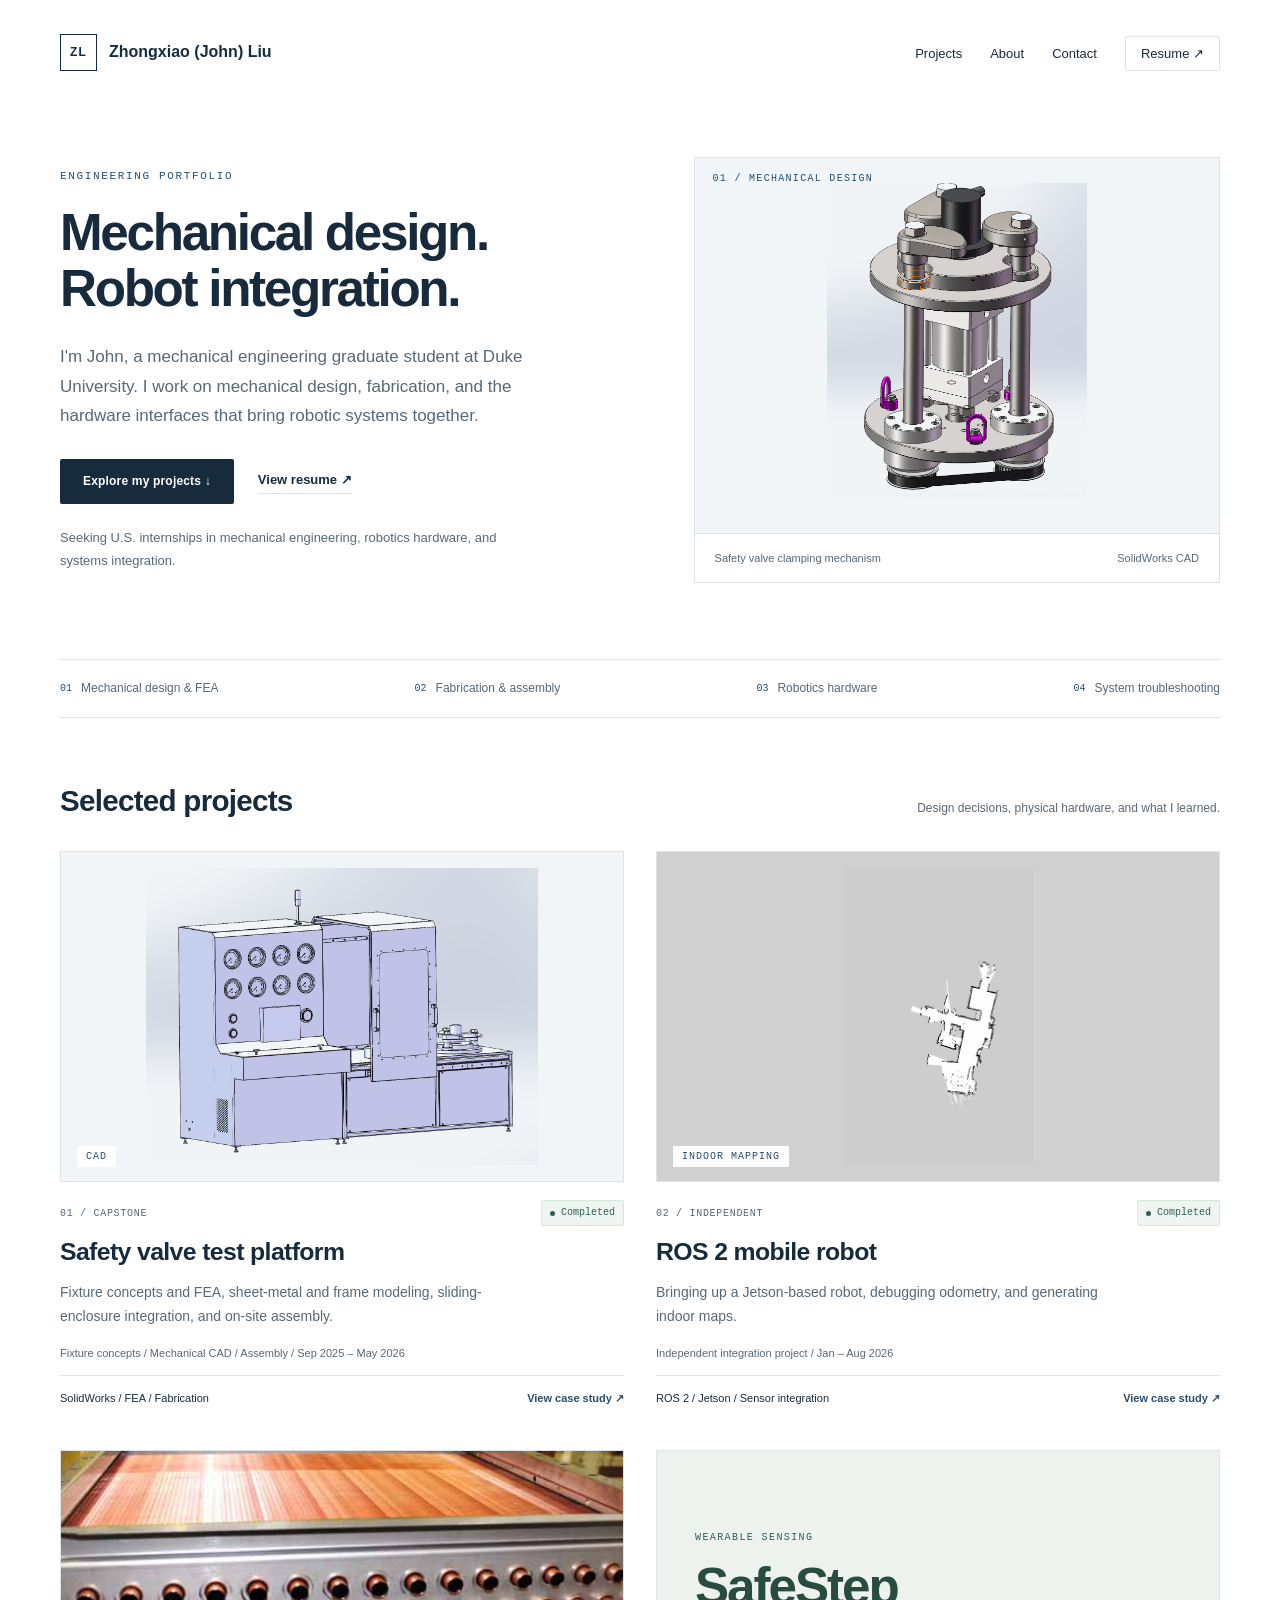
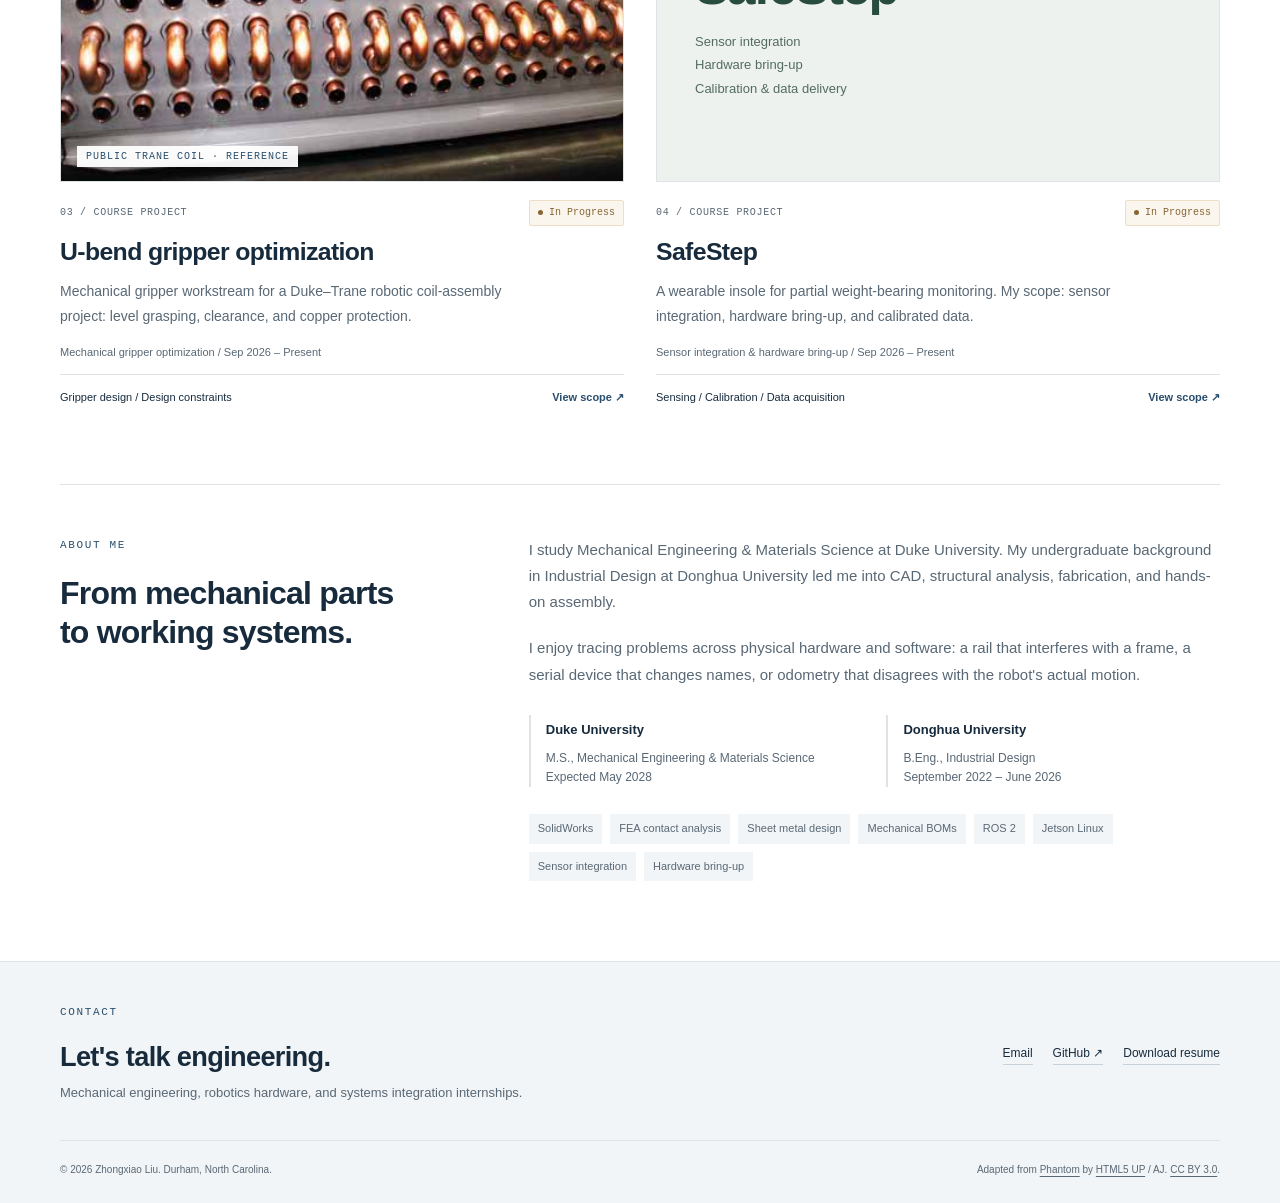
==== index.html @ 28c9bb77 "Initial webpage Initial personal webpage" ====
<!DOCTYPE html>
<!-- Adapted from Phantom by HTML5 UP / AJ. CC BY 3.0. See LICENSE.txt. -->
<html lang="en">
<head>
  <meta charset="utf-8">
  <meta name="viewport" content="width=device-width, initial-scale=1">
  <meta name="description" content="Zhongxiao (John) Liu: mechanical design, robotics hardware, and systems integration. Engineering projects at Duke and Donghua University.">
  <meta name="theme-color" content="#172b3d">
  <title>Engineering Portfolio | Zhongxiao Liu</title>
  <link rel="icon" type="image/svg+xml" href="assets/images/favicon.svg">
  <link rel="stylesheet" href="assets/css/main.css">
  <link rel="stylesheet" href="assets/css/portfolio.css">
  <noscript><link rel="stylesheet" href="assets/css/noscript.css"></noscript>
</head>
<body class="is-preload">
<a class="skip-link" href="#main">Skip to content</a>
<div id="wrapper">
  <header id="header"><div class="inner">
    <a href="index.html" class="logo" aria-label="Zhongxiao Liu, home"><span class="monogram" aria-hidden="true">ZL</span><span>Zhongxiao (John) Liu</span></a>
    <nav aria-label="Main navigation"><ul>
      <li class="desktop-link"><a href="index.html#projects">Projects</a></li>
      <li class="desktop-link"><a href="index.html#about">About</a></li>
      <li class="desktop-link"><a href="#contact">Contact</a></li>
      <li><a class="resume-link" href="Zhongxiao-Liu-Resume.pdf" target="_blank" rel="noopener">Resume <span aria-hidden="true">↗</span></a></li>
      <li class="mobile-menu"><a href="#menu">Menu</a></li>
    </ul></nav>
  </div></header>
  <nav id="menu" aria-label="Mobile navigation"><h2>Explore</h2><ul>
    <li><a href="index.html#projects">Selected projects</a></li><li><a href="safety-valve.html">Safety valve test platform</a></li>
    <li><a href="ros-mobile-robot.html">ROS 2 mobile robot</a></li><li><a href="u-bend-gripper.html">U-bend gripper optimization</a></li>
    <li><a href="safestep.html">SafeStep</a></li><li><a href="index.html#about">About</a></li>
    <li><a href="mailto:zhongxiao.liu@duke.edu">Email me</a></li>
  </ul></nav>
  <main id="main"><div class="inner"><section class="hero" aria-labelledby="hero-title"><div><span class="eyebrow">Engineering portfolio</span><h1 id="hero-title">Mechanical design.<br>Robot integration.</h1><p class="intro">I'm John, a mechanical engineering graduate student at Duke University. I work on mechanical design, fabrication, and the hardware interfaces that bring robotic systems together.</p><div class="actions-row"><a href="#projects" class="button">Explore my projects <span aria-hidden="true">↓</span></a><a href="Zhongxiao-Liu-Resume.pdf" class="text-link" target="_blank" rel="noopener">View resume <span aria-hidden="true">↗</span></a></div><p class="availability">Seeking U.S. internships in mechanical engineering, robotics hardware, and systems integration.</p></div><figure class="hero-visual"><span class="visual-label">01 / MECHANICAL DESIGN</span><img src="assets/images/clamping-assembly.png" alt="Actual CAD assembly of the safety-valve clamping mechanism, with eccentric jaws, hydraulic cylinder, and timing belt" fetchpriority="high"><figcaption><span>Safety valve clamping mechanism</span><span>SolidWorks CAD</span></figcaption></figure></section>
<div class="focus-strip" aria-label="Engineering focus"><span><b>01</b> Mechanical design &amp; FEA</span><span><b>02</b> Fabrication &amp; assembly</span><span><b>03</b> Robotics hardware</span><span><b>04</b> System troubleshooting</span></div>
<section id="projects" aria-labelledby="projects-title"><div class="section-heading"><h2 id="projects-title">Selected projects</h2><p>Design decisions, physical hardware, and what I learned.</p></div><div class="tiles project-grid"><article><a class="project-card" href="safety-valve.html"><div class="project-image cad"><img src="assets/images/bench-cad-front.png" alt="CAD model of the safety-valve test platform" loading="lazy" decoding="async"><span class="image-note">CAD</span></div><div class="card-topline"><span class="project-index">01 / CAPSTONE</span><span class="status">Completed</span></div><h3>Safety valve test platform</h3><p>Fixture concepts and FEA, sheet-metal and frame modeling, sliding-enclosure integration, and on-site assembly.</p><span class="card-role">Fixture concepts / Mechanical CAD / Assembly / Sep 2025 – May 2026</span><div class="card-footer"><span>SolidWorks / FEA / Fabrication</span><span>View case study <span aria-hidden="true">↗</span></span></div></a></article><article><a class="project-card" href="ros-mobile-robot.html"><div class="project-image map"><img src="assets/images/indoor-map.jpg" alt="Saved indoor occupancy map from the ROS 2 robot project" loading="lazy" decoding="async"><span class="image-note">INDOOR MAPPING</span></div><div class="card-topline"><span class="project-index">02 / INDEPENDENT</span><span class="status">Completed</span></div><h3>ROS 2 mobile robot</h3><p>Bringing up a Jetson-based robot, debugging odometry, and generating indoor maps.</p><span class="card-role">Independent integration project / Jan – Aug 2026</span><div class="card-footer"><span>ROS 2 / Jetson / Sensor integration</span><span>View case study <span aria-hidden="true">↗</span></span></div></a></article><article><a class="project-card" href="u-bend-gripper.html"><div class="project-image photo"><img src="assets/images/trane-public-coil.jpg" alt="Public Trane coil product photograph showing copper U-bends at the end face" loading="lazy" decoding="async"><span class="image-note">PUBLIC TRANE COIL · REFERENCE</span></div><div class="card-topline"><span class="project-index">03 / COURSE PROJECT</span><span class="status progress">In Progress</span></div><h3>U-bend gripper optimization</h3><p>Mechanical gripper workstream for a Duke–Trane robotic coil-assembly project: level grasping, clearance, and copper protection.</p><span class="card-role">Mechanical gripper optimization / Sep 2026 – Present</span><div class="card-footer"><span>Gripper design / Design constraints</span><span>View scope <span aria-hidden="true">↗</span></span></div></a></article><article><a class="project-card" href="safestep.html"><div class="project-image text-cover"><span class="text-cover-label">WEARABLE SENSING</span><strong>SafeStep</strong><span class="text-cover-scope">Sensor integration<br>Hardware bring-up<br>Calibration &amp; data delivery</span></div><div class="card-topline"><span class="project-index">04 / COURSE PROJECT</span><span class="status progress">In Progress</span></div><h3>SafeStep</h3><p>A wearable insole for partial weight-bearing monitoring. My scope: sensor integration, hardware bring-up, and calibrated data.</p><span class="card-role">Sensor integration &amp; hardware bring-up / Sep 2026 – Present</span><div class="card-footer"><span>Sensing / Calibration / Data acquisition</span><span>View scope <span aria-hidden="true">↗</span></span></div></a></article></div></section><section class="about" id="about" aria-labelledby="about-title"><div><span class="eyebrow">About me</span><h2 id="about-title">From mechanical parts<br>to working systems.</h2></div><div class="about-copy"><p>I study Mechanical Engineering &amp; Materials Science at Duke University. My undergraduate background in Industrial Design at Donghua University led me into CAD, structural analysis, fabrication, and hands-on assembly.</p><p>I enjoy tracing problems across physical hardware and software: a rail that interferes with a frame, a serial device that changes names, or odometry that disagrees with the robot's actual motion.</p><div class="education"><div><strong>Duke University</strong><p>M.S., Mechanical Engineering &amp; Materials Science<br>Expected May 2028</p></div><div><strong>Donghua University</strong><p>B.Eng., Industrial Design<br>September 2022 – June 2026</p></div></div><div class="skill-list" aria-label="Selected tools and skills"><span>SolidWorks</span><span>FEA contact analysis</span><span>Sheet metal design</span><span>Mechanical BOMs</span><span>ROS 2</span><span>Jetson Linux</span><span>Sensor integration</span><span>Hardware bring-up</span></div></div></section></div></main>
  <footer id="footer"><div class="inner">
    <div class="footer-main" id="contact"><div><span class="eyebrow">Contact</span><h2>Let's talk engineering.</h2><p>Mechanical engineering, robotics hardware, and systems integration internships.</p></div>
      <div class="footer-links"><a href="mailto:zhongxiao.liu@duke.edu">Email</a><a href="https://github.com/liu-cool-cmd" target="_blank" rel="noopener">GitHub <span aria-hidden="true">↗</span></a><a href="Zhongxiao-Liu-Resume.pdf" download>Download resume</a></div>
    </div>
    <div class="footer-bottom"><span>© 2026 Zhongxiao Liu. Durham, North Carolina.</span><span>Adapted from <a href="https://html5up.net/phantom" target="_blank" rel="noopener">Phantom</a> by <a href="https://html5up.net" target="_blank" rel="noopener">HTML5 UP</a> / AJ. <a href="https://html5up.net/license" target="_blank" rel="noopener">CC BY 3.0</a>.</span></div>
  </div></footer>
</div>
<dialog class="lightbox" aria-label="Expanded project image"><div class="lightbox-content"><button type="button" aria-label="Close expanded image">Close ×</button><img alt=""><p class="lightbox-caption"></p></div></dialog>
<script src="assets/js/jquery.min.js"></script><script src="assets/js/browser.min.js"></script><script src="assets/js/breakpoints.min.js"></script><script src="assets/js/util.js"></script><script src="assets/js/main.js"></script><script src="assets/js/portfolio.js"></script>
</body></html>
---- assets/css/main.css ----
@import url(fontawesome-all.min.css);
/* Original Phantom Google Fonts import disabled for an offline-capable preview. */

/*
	Phantom by HTML5 UP
	html5up.net | @ajlkn
	Free for personal and commercial use under the CCA 3.0 license (html5up.net/license)
*/

html, body, div, span, applet, object,
iframe, h1, h2, h3, h4, h5, h6, p, blockquote,
pre, a, abbr, acronym, address, big, cite,
code, del, dfn, em, img, ins, kbd, q, s, samp,
small, strike, strong, sub, sup, tt, var, b,
u, i, center, dl, dt, dd, ol, ul, li, fieldset,
form, label, legend, table, caption, tbody,
tfoot, thead, tr, th, td, article, aside,
canvas, details, embed, figure, figcaption,
footer, header, hgroup, menu, nav, output, ruby,
section, summary, time, mark, audio, video {
	margin: 0;
	padding: 0;
	border: 0;
	font-size: 100%;
	font: inherit;
	vertical-align: baseline;}

article, aside, details, figcaption, figure,
footer, header, hgroup, menu, nav, section {
	display: block;}

body {
	line-height: 1;
}

ol, ul {
	list-style: none;
}

blockquote, q {
	quotes: none;
}

	blockquote:before, blockquote:after, q:before, q:after {
		content: '';
		content: none;
	}

table {
	border-collapse: collapse;
	border-spacing: 0;
}

body {
	-webkit-text-size-adjust: none;
}

mark {
	background-color: transparent;
	color: inherit;
}

input::-moz-focus-inner {
	border: 0;
	padding: 0;
}

input, select, textarea {
	-moz-appearance: none;
	-webkit-appearance: none;
	-ms-appearance: none;
	appearance: none;
}

/* Basic */

	@-ms-viewport {
		width: device-width;
	}

	body {
		-ms-overflow-style: scrollbar;
	}

	@media screen and (max-width: 480px) {

		html, body {
			min-width: 320px;
		}

	}

	html {
		box-sizing: border-box;
	}

	*, *:before, *:after {
		box-sizing: inherit;
	}

	body {
		background: #ffffff;
	}

		body.is-preload *, body.is-preload *:before, body.is-preload *:after {
			-moz-animation: none !important;
			-webkit-animation: none !important;
			-ms-animation: none !important;
			animation: none !important;
			-moz-transition: none !important;
			-webkit-transition: none !important;
			-ms-transition: none !important;
			transition: none !important;
		}

/* Type */

	body, input, select, textarea {
		color: #585858;
		font-family: "Source Sans Pro", Helvetica, sans-serif;
		font-size: 16pt;
		font-weight: 300;
		line-height: 1.75;
	}

		@media screen and (max-width: 1680px) {

			body, input, select, textarea {
				font-size: 14pt;
			}

		}

		@media screen and (max-width: 1280px) {

			body, input, select, textarea {
				font-size: 12pt;
			}

		}

	a {
		-moz-transition: border-bottom-color 0.2s ease, color 0.2s ease;
		-webkit-transition: border-bottom-color 0.2s ease, color 0.2s ease;
		-ms-transition: border-bottom-color 0.2s ease, color 0.2s ease;
		transition: border-bottom-color 0.2s ease, color 0.2s ease;
		text-decoration: none;
		color: #585858;
		border-bottom: dotted 1px rgba(88, 88, 88, 0.5);
	}

		a:hover {
			border-bottom-color: transparent;
			color: #f2849e !important;
		}

	strong, b {
		font-weight: 900;
	}

	em, i {
		font-style: italic;
	}

	p {
		margin: 0 0 2em 0;
	}

	h1 {
		font-size: 2.75em;
		font-weight: 700;
		line-height: 1.3;
		margin: 0 0 1em 0;
		letter-spacing: -0.035em;
	}

		h1 a {
			color: inherit;
		}

		@media screen and (max-width: 736px) {

			h1 {
				font-size: 2em;
				margin: 0 0 1em 0;
			}

		}

		@media screen and (max-width: 360px) {

			h1 {
				font-size: 1.75em;
			}

		}

	h2, h3, h4, h5, h6 {
		font-weight: 900;
		line-height: 1.5;
		margin: 0 0 2em 0;
		text-transform: uppercase;
		letter-spacing: 0.35em;
	}

		h2 a, h3 a, h4 a, h5 a, h6 a {
			color: inherit;
		}

	h2 {
		font-size: 1.1em;
	}

	h3 {
		font-size: 1em;
	}

	h4 {
		font-size: 0.8em;
	}

	h5 {
		font-size: 0.8em;
	}

	h6 {
		font-size: 0.8em;
	}

	@media screen and (max-width: 980px) {

		h1 br, h2 br, h3 br, h4 br, h5 br, h6 br {
			display: none;
		}

	}

	@media screen and (max-width: 736px) {

		h2 {
			font-size: 1em;
		}

		h3 {
			font-size: 0.8em;
		}

	}

	sub {
		font-size: 0.8em;
		position: relative;
		top: 0.5em;
	}

	sup {
		font-size: 0.8em;
		position: relative;
		top: -0.5em;
	}

	blockquote {
		border-left: solid 4px #c9c9c9;
		font-style: italic;
		margin: 0 0 2em 0;
		padding: 0.5em 0 0.5em 2em;
	}

	code {
		background: rgba(144, 144, 144, 0.075);
		border-radius: 4px;
		border: solid 1px #c9c9c9;
		font-family: "Courier New", monospace;
		font-size: 0.9em;
		margin: 0 0.25em;
		padding: 0.25em 0.65em;
	}

	pre {
		-webkit-overflow-scrolling: touch;
		font-family: "Courier New", monospace;
		font-size: 0.9em;
		margin: 0 0 2em 0;
	}

		pre code {
			display: block;
			line-height: 1.75;
			padding: 1em 1.5em;
			overflow-x: auto;
		}

	hr {
		border: 0;
		border-bottom: solid 1px #c9c9c9;
		margin: 2em 0;
	}

		hr.major {
			margin: 3em 0;
		}

	.align-left {
		text-align: left;
	}

	.align-center {
		text-align: center;
	}

	.align-right {
		text-align: right;
	}

/* Row */

	.row {
		display: flex;
		flex-wrap: wrap;
		box-sizing: border-box;
		align-items: stretch;
	}

		.row > * {
			box-sizing: border-box;
		}

		.row.gtr-uniform > * > :last-child {
			margin-bottom: 0;
		}

		.row.aln-left {
			justify-content: flex-start;
		}

		.row.aln-center {
			justify-content: center;
		}

		.row.aln-right {
			justify-content: flex-end;
		}

		.row.aln-top {
			align-items: flex-start;
		}

		.row.aln-middle {
			align-items: center;
		}

		.row.aln-bottom {
			align-items: flex-end;
		}

		.row > .imp {
			order: -1;
		}

		.row > .col-1 {
			width: 8.33333%;
		}

		.row > .off-1 {
			margin-left: 8.33333%;
		}

		.row > .col-2 {
			width: 16.66667%;
		}

		.row > .off-2 {
			margin-left: 16.66667%;
		}

		.row > .col-3 {
			width: 25%;
		}

		.row > .off-3 {
			margin-left: 25%;
		}

		.row > .col-4 {
			width: 33.33333%;
		}

		.row > .off-4 {
			margin-left: 33.33333%;
		}

		.row > .col-5 {
			width: 41.66667%;
		}

		.row > .off-5 {
			margin-left: 41.66667%;
		}

		.row > .col-6 {
			width: 50%;
		}

		.row > .off-6 {
			margin-left: 50%;
		}

		.row > .col-7 {
			width: 58.33333%;
		}

		.row > .off-7 {
			margin-left: 58.33333%;
		}

		.row > .col-8 {
			width: 66.66667%;
		}

		.row > .off-8 {
			margin-left: 66.66667%;
		}

		.row > .col-9 {
			width: 75%;
		}

		.row > .off-9 {
			margin-left: 75%;
		}

		.row > .col-10 {
			width: 83.33333%;
		}

		.row > .off-10 {
			margin-left: 83.33333%;
		}

		.row > .col-11 {
			width: 91.66667%;
		}

		.row > .off-11 {
			margin-left: 91.66667%;
		}

		.row > .col-12 {
			width: 100%;
		}

		.row > .off-12 {
			margin-left: 100%;
		}

		.row.gtr-0 {
			margin-top: 0;
			margin-left: 0em;
		}

			.row.gtr-0 > * {
				padding: 0 0 0 0em;
			}

			.row.gtr-0.gtr-uniform {
				margin-top: 0em;
			}

				.row.gtr-0.gtr-uniform > * {
					padding-top: 0em;
				}

		.row.gtr-25 {
			margin-top: 0;
			margin-left: -0.5em;
		}

			.row.gtr-25 > * {
				padding: 0 0 0 0.5em;
			}

			.row.gtr-25.gtr-uniform {
				margin-top: -0.5em;
			}

				.row.gtr-25.gtr-uniform > * {
					padding-top: 0.5em;
				}

		.row.gtr-50 {
			margin-top: 0;
			margin-left: -1em;
		}

			.row.gtr-50 > * {
				padding: 0 0 0 1em;
			}

			.row.gtr-50.gtr-uniform {
				margin-top: -1em;
			}

				.row.gtr-50.gtr-uniform > * {
					padding-top: 1em;
				}

		.row {
			margin-top: 0;
			margin-left: -2em;
		}

			.row > * {
				padding: 0 0 0 2em;
			}

			.row.gtr-uniform {
				margin-top: -2em;
			}

				.row.gtr-uniform > * {
					padding-top: 2em;
				}

		.row.gtr-150 {
			margin-top: 0;
			margin-left: -3em;
		}

			.row.gtr-150 > * {
				padding: 0 0 0 3em;
			}

			.row.gtr-150.gtr-uniform {
				margin-top: -3em;
			}

				.row.gtr-150.gtr-uniform > * {
					padding-top: 3em;
				}

		.row.gtr-200 {
			margin-top: 0;
			margin-left: -4em;
		}

			.row.gtr-200 > * {
				padding: 0 0 0 4em;
			}

			.row.gtr-200.gtr-uniform {
				margin-top: -4em;
			}

				.row.gtr-200.gtr-uniform > * {
					padding-top: 4em;
				}

		@media screen and (max-width: 1680px) {

			.row {
				display: flex;
				flex-wrap: wrap;
				box-sizing: border-box;
				align-items: stretch;
			}

				.row > * {
					box-sizing: border-box;
				}

				.row.gtr-uniform > * > :last-child {
					margin-bottom: 0;
				}

				.row.aln-left {
					justify-content: flex-start;
				}

				.row.aln-center {
					justify-content: center;
				}

				.row.aln-right {
					justify-content: flex-end;
				}

				.row.aln-top {
					align-items: flex-start;
				}

				.row.aln-middle {
					align-items: center;
				}

				.row.aln-bottom {
					align-items: flex-end;
				}

				.row > .imp-xlarge {
					order: -1;
				}

				.row > .col-1-xlarge {
					width: 8.33333%;
				}

				.row > .off-1-xlarge {
					margin-left: 8.33333%;
				}

				.row > .col-2-xlarge {
					width: 16.66667%;
				}

				.row > .off-2-xlarge {
					margin-left: 16.66667%;
				}

				.row > .col-3-xlarge {
					width: 25%;
				}

				.row > .off-3-xlarge {
					margin-left: 25%;
				}

				.row > .col-4-xlarge {
					width: 33.33333%;
				}

				.row > .off-4-xlarge {
					margin-left: 33.33333%;
				}

				.row > .col-5-xlarge {
					width: 41.66667%;
				}

				.row > .off-5-xlarge {
					margin-left: 41.66667%;
				}

				.row > .col-6-xlarge {
					width: 50%;
				}

				.row > .off-6-xlarge {
					margin-left: 50%;
				}

				.row > .col-7-xlarge {
					width: 58.33333%;
				}

				.row > .off-7-xlarge {
					margin-left: 58.33333%;
				}

				.row > .col-8-xlarge {
					width: 66.66667%;
				}

				.row > .off-8-xlarge {
					margin-left: 66.66667%;
				}

				.row > .col-9-xlarge {
					width: 75%;
				}

				.row > .off-9-xlarge {
					margin-left: 75%;
				}

				.row > .col-10-xlarge {
					width: 83.33333%;
				}

				.row > .off-10-xlarge {
					margin-left: 83.33333%;
				}

				.row > .col-11-xlarge {
					width: 91.66667%;
				}

				.row > .off-11-xlarge {
					margin-left: 91.66667%;
				}

				.row > .col-12-xlarge {
					width: 100%;
				}

				.row > .off-12-xlarge {
					margin-left: 100%;
				}

				.row.gtr-0 {
					margin-top: 0;
					margin-left: 0em;
				}

					.row.gtr-0 > * {
						padding: 0 0 0 0em;
					}

					.row.gtr-0.gtr-uniform {
						margin-top: 0em;
					}

						.row.gtr-0.gtr-uniform > * {
							padding-top: 0em;
						}

				.row.gtr-25 {
					margin-top: 0;
					margin-left: -0.5em;
				}

					.row.gtr-25 > * {
						padding: 0 0 0 0.5em;
					}

					.row.gtr-25.gtr-uniform {
						margin-top: -0.5em;
					}

						.row.gtr-25.gtr-uniform > * {
							padding-top: 0.5em;
						}

				.row.gtr-50 {
					margin-top: 0;
					margin-left: -1em;
				}

					.row.gtr-50 > * {
						padding: 0 0 0 1em;
					}

					.row.gtr-50.gtr-uniform {
						margin-top: -1em;
					}

						.row.gtr-50.gtr-uniform > * {
							padding-top: 1em;
						}

				.row {
					margin-top: 0;
					margin-left: -2em;
				}

					.row > * {
						padding: 0 0 0 2em;
					}

					.row.gtr-uniform {
						margin-top: -2em;
					}

						.row.gtr-uniform > * {
							padding-top: 2em;
						}

				.row.gtr-150 {
					margin-top: 0;
					margin-left: -3em;
				}

					.row.gtr-150 > * {
						padding: 0 0 0 3em;
					}

					.row.gtr-150.gtr-uniform {
						margin-top: -3em;
					}

						.row.gtr-150.gtr-uniform > * {
							padding-top: 3em;
						}

				.row.gtr-200 {
					margin-top: 0;
					margin-left: -4em;
				}

					.row.gtr-200 > * {
						padding: 0 0 0 4em;
					}

					.row.gtr-200.gtr-uniform {
						margin-top: -4em;
					}

						.row.gtr-200.gtr-uniform > * {
							padding-top: 4em;
						}

		}

		@media screen and (max-width: 1280px) {

			.row {
				display: flex;
				flex-wrap: wrap;
				box-sizing: border-box;
				align-items: stretch;
			}

				.row > * {
					box-sizing: border-box;
				}

				.row.gtr-uniform > * > :last-child {
					margin-bottom: 0;
				}

				.row.aln-left {
					justify-content: flex-start;
				}

				.row.aln-center {
					justify-content: center;
				}

				.row.aln-right {
					justify-content: flex-end;
				}

				.row.aln-top {
					align-items: flex-start;
				}

				.row.aln-middle {
					align-items: center;
				}

				.row.aln-bottom {
					align-items: flex-end;
				}

				.row > .imp-large {
					order: -1;
				}

				.row > .col-1-large {
					width: 8.33333%;
				}

				.row > .off-1-large {
					margin-left: 8.33333%;
				}

				.row > .col-2-large {
					width: 16.66667%;
				}

				.row > .off-2-large {
					margin-left: 16.66667%;
				}

				.row > .col-3-large {
					width: 25%;
				}

				.row > .off-3-large {
					margin-left: 25%;
				}

				.row > .col-4-large {
					width: 33.33333%;
				}

				.row > .off-4-large {
					margin-left: 33.33333%;
				}

				.row > .col-5-large {
					width: 41.66667%;
				}

				.row > .off-5-large {
					margin-left: 41.66667%;
				}

				.row > .col-6-large {
					width: 50%;
				}

				.row > .off-6-large {
					margin-left: 50%;
				}

				.row > .col-7-large {
					width: 58.33333%;
				}

				.row > .off-7-large {
					margin-left: 58.33333%;
				}

				.row > .col-8-large {
					width: 66.66667%;
				}

				.row > .off-8-large {
					margin-left: 66.66667%;
				}

				.row > .col-9-large {
					width: 75%;
				}

				.row > .off-9-large {
					margin-left: 75%;
				}

				.row > .col-10-large {
					width: 83.33333%;
				}

				.row > .off-10-large {
					margin-left: 83.33333%;
				}

				.row > .col-11-large {
					width: 91.66667%;
				}

				.row > .off-11-large {
					margin-left: 91.66667%;
				}

				.row > .col-12-large {
					width: 100%;
				}

				.row > .off-12-large {
					margin-left: 100%;
				}

				.row.gtr-0 {
					margin-top: 0;
					margin-left: 0em;
				}

					.row.gtr-0 > * {
						padding: 0 0 0 0em;
					}

					.row.gtr-0.gtr-uniform {
						margin-top: 0em;
					}

						.row.gtr-0.gtr-uniform > * {
							padding-top: 0em;
						}

				.row.gtr-25 {
					margin-top: 0;
					margin-left: -0.5em;
				}

					.row.gtr-25 > * {
						padding: 0 0 0 0.5em;
					}

					.row.gtr-25.gtr-uniform {
						margin-top: -0.5em;
					}

						.row.gtr-25.gtr-uniform > * {
							padding-top: 0.5em;
						}

				.row.gtr-50 {
					margin-top: 0;
					margin-left: -1em;
				}

					.row.gtr-50 > * {
						padding: 0 0 0 1em;
					}

					.row.gtr-50.gtr-uniform {
						margin-top: -1em;
					}

						.row.gtr-50.gtr-uniform > * {
							padding-top: 1em;
						}

				.row {
					margin-top: 0;
					margin-left: -2em;
				}

					.row > * {
						padding: 0 0 0 2em;
					}

					.row.gtr-uniform {
						margin-top: -2em;
					}

						.row.gtr-uniform > * {
							padding-top: 2em;
						}

				.row.gtr-150 {
					margin-top: 0;
					margin-left: -3em;
				}

					.row.gtr-150 > * {
						padding: 0 0 0 3em;
					}

					.row.gtr-150.gtr-uniform {
						margin-top: -3em;
					}

						.row.gtr-150.gtr-uniform > * {
							padding-top: 3em;
						}

				.row.gtr-200 {
					margin-top: 0;
					margin-left: -4em;
				}

					.row.gtr-200 > * {
						padding: 0 0 0 4em;
					}

					.row.gtr-200.gtr-uniform {
						margin-top: -4em;
					}

						.row.gtr-200.gtr-uniform > * {
							padding-top: 4em;
						}

		}

		@media screen and (max-width: 980px) {

			.row {
				display: flex;
				flex-wrap: wrap;
				box-sizing: border-box;
				align-items: stretch;
			}

				.row > * {
					box-sizing: border-box;
				}

				.row.gtr-uniform > * > :last-child {
					margin-bottom: 0;
				}

				.row.aln-left {
					justify-content: flex-start;
				}

				.row.aln-center {
					justify-content: center;
				}

				.row.aln-right {
					justify-content: flex-end;
				}

				.row.aln-top {
					align-items: flex-start;
				}

				.row.aln-middle {
					align-items: center;
				}

				.row.aln-bottom {
					align-items: flex-end;
				}

				.row > .imp-medium {
					order: -1;
				}

				.row > .col-1-medium {
					width: 8.33333%;
				}

				.row > .off-1-medium {
					margin-left: 8.33333%;
				}

				.row > .col-2-medium {
					width: 16.66667%;
				}

				.row > .off-2-medium {
					margin-left: 16.66667%;
				}

				.row > .col-3-medium {
					width: 25%;
				}

				.row > .off-3-medium {
					margin-left: 25%;
				}

				.row > .col-4-medium {
					width: 33.33333%;
				}

				.row > .off-4-medium {
					margin-left: 33.33333%;
				}

				.row > .col-5-medium {
					width: 41.66667%;
				}

				.row > .off-5-medium {
					margin-left: 41.66667%;
				}

				.row > .col-6-medium {
					width: 50%;
				}

				.row > .off-6-medium {
					margin-left: 50%;
				}

				.row > .col-7-medium {
					width: 58.33333%;
				}

				.row > .off-7-medium {
					margin-left: 58.33333%;
				}

				.row > .col-8-medium {
					width: 66.66667%;
				}

				.row > .off-8-medium {
					margin-left: 66.66667%;
				}

				.row > .col-9-medium {
					width: 75%;
				}

				.row > .off-9-medium {
					margin-left: 75%;
				}

				.row > .col-10-medium {
					width: 83.33333%;
				}

				.row > .off-10-medium {
					margin-left: 83.33333%;
				}

				.row > .col-11-medium {
					width: 91.66667%;
				}

				.row > .off-11-medium {
					margin-left: 91.66667%;
				}

				.row > .col-12-medium {
					width: 100%;
				}

				.row > .off-12-medium {
					margin-left: 100%;
				}

				.row.gtr-0 {
					margin-top: 0;
					margin-left: 0em;
				}

					.row.gtr-0 > * {
						padding: 0 0 0 0em;
					}

					.row.gtr-0.gtr-uniform {
						margin-top: 0em;
					}

						.row.gtr-0.gtr-uniform > * {
							padding-top: 0em;
						}

				.row.gtr-25 {
					margin-top: 0;
					margin-left: -0.375em;
				}

					.row.gtr-25 > * {
						padding: 0 0 0 0.375em;
					}

					.row.gtr-25.gtr-uniform {
						margin-top: -0.375em;
					}

						.row.gtr-25.gtr-uniform > * {
							padding-top: 0.375em;
						}

				.row.gtr-50 {
					margin-top: 0;
					margin-left: -0.75em;
				}

					.row.gtr-50 > * {
						padding: 0 0 0 0.75em;
					}

					.row.gtr-50.gtr-uniform {
						margin-top: -0.75em;
					}

						.row.gtr-50.gtr-uniform > * {
							padding-top: 0.75em;
						}

				.row {
					margin-top: 0;
					margin-left: -1.5em;
				}

					.row > * {
						padding: 0 0 0 1.5em;
					}

					.row.gtr-uniform {
						margin-top: -1.5em;
					}

						.row.gtr-uniform > * {
							padding-top: 1.5em;
						}

				.row.gtr-150 {
					margin-top: 0;
					margin-left: -2.25em;
				}

					.row.gtr-150 > * {
						padding: 0 0 0 2.25em;
					}

					.row.gtr-150.gtr-uniform {
						margin-top: -2.25em;
					}

						.row.gtr-150.gtr-uniform > * {
							padding-top: 2.25em;
						}

				.row.gtr-200 {
					margin-top: 0;
					margin-left: -3em;
				}

					.row.gtr-200 > * {
						padding: 0 0 0 3em;
					}

					.row.gtr-200.gtr-uniform {
						margin-top: -3em;
					}

						.row.gtr-200.gtr-uniform > * {
							padding-top: 3em;
						}

		}

		@media screen and (max-width: 736px) {

			.row {
				display: flex;
				flex-wrap: wrap;
				box-sizing: border-box;
				align-items: stretch;
			}

				.row > * {
					box-sizing: border-box;
				}

				.row.gtr-uniform > * > :last-child {
					margin-bottom: 0;
				}

				.row.aln-left {
					justify-content: flex-start;
				}

				.row.aln-center {
					justify-content: center;
				}

				.row.aln-right {
					justify-content: flex-end;
				}

				.row.aln-top {
					align-items: flex-start;
				}

				.row.aln-middle {
					align-items: center;
				}

				.row.aln-bottom {
					align-items: flex-end;
				}

				.row > .imp-small {
					order: -1;
				}

				.row > .col-1-small {
					width: 8.33333%;
				}

				.row > .off-1-small {
					margin-left: 8.33333%;
				}

				.row > .col-2-small {
					width: 16.66667%;
				}

				.row > .off-2-small {
					margin-left: 16.66667%;
				}

				.row > .col-3-small {
					width: 25%;
				}

				.row > .off-3-small {
					margin-left: 25%;
				}

				.row > .col-4-small {
					width: 33.33333%;
				}

				.row > .off-4-small {
					margin-left: 33.33333%;
				}

				.row > .col-5-small {
					width: 41.66667%;
				}

				.row > .off-5-small {
					margin-left: 41.66667%;
				}

				.row > .col-6-small {
					width: 50%;
				}

				.row > .off-6-small {
					margin-left: 50%;
				}

				.row > .col-7-small {
					width: 58.33333%;
				}

				.row > .off-7-small {
					margin-left: 58.33333%;
				}

				.row > .col-8-small {
					width: 66.66667%;
				}

				.row > .off-8-small {
					margin-left: 66.66667%;
				}

				.row > .col-9-small {
					width: 75%;
				}

				.row > .off-9-small {
					margin-left: 75%;
				}

				.row > .col-10-small {
					width: 83.33333%;
				}

				.row > .off-10-small {
					margin-left: 83.33333%;
				}

				.row > .col-11-small {
					width: 91.66667%;
				}

				.row > .off-11-small {
					margin-left: 91.66667%;
				}

				.row > .col-12-small {
					width: 100%;
				}

				.row > .off-12-small {
					margin-left: 100%;
				}

				.row.gtr-0 {
					margin-top: 0;
					margin-left: 0em;
				}

					.row.gtr-0 > * {
						padding: 0 0 0 0em;
					}

					.row.gtr-0.gtr-uniform {
						margin-top: 0em;
					}

						.row.gtr-0.gtr-uniform > * {
							padding-top: 0em;
						}

				.row.gtr-25 {
					margin-top: 0;
					margin-left: -0.25em;
				}

					.row.gtr-25 > * {
						padding: 0 0 0 0.25em;
					}

					.row.gtr-25.gtr-uniform {
						margin-top: -0.25em;
					}

						.row.gtr-25.gtr-uniform > * {
							padding-top: 0.25em;
						}

				.row.gtr-50 {
					margin-top: 0;
					margin-left: -0.5em;
				}

					.row.gtr-50 > * {
						padding: 0 0 0 0.5em;
					}

					.row.gtr-50.gtr-uniform {
						margin-top: -0.5em;
					}

						.row.gtr-50.gtr-uniform > * {
							padding-top: 0.5em;
						}

				.row {
					margin-top: 0;
					margin-left: -1em;
				}

					.row > * {
						padding: 0 0 0 1em;
					}

					.row.gtr-uniform {
						margin-top: -1em;
					}

						.row.gtr-uniform > * {
							padding-top: 1em;
						}

				.row.gtr-150 {
					margin-top: 0;
					margin-left: -1.5em;
				}

					.row.gtr-150 > * {
						padding: 0 0 0 1.5em;
					}

					.row.gtr-150.gtr-uniform {
						margin-top: -1.5em;
					}

						.row.gtr-150.gtr-uniform > * {
							padding-top: 1.5em;
						}

				.row.gtr-200 {
					margin-top: 0;
					margin-left: -2em;
				}

					.row.gtr-200 > * {
						padding: 0 0 0 2em;
					}

					.row.gtr-200.gtr-uniform {
						margin-top: -2em;
					}

						.row.gtr-200.gtr-uniform > * {
							padding-top: 2em;
						}

		}

		@media screen and (max-width: 480px) {

			.row {
				display: flex;
				flex-wrap: wrap;
				box-sizing: border-box;
				align-items: stretch;
			}

				.row > * {
					box-sizing: border-box;
				}

				.row.gtr-uniform > * > :last-child {
					margin-bottom: 0;
				}

				.row.aln-left {
					justify-content: flex-start;
				}

				.row.aln-center {
					justify-content: center;
				}

				.row.aln-right {
					justify-content: flex-end;
				}

				.row.aln-top {
					align-items: flex-start;
				}

				.row.aln-middle {
					align-items: center;
				}

				.row.aln-bottom {
					align-items: flex-end;
				}

				.row > .imp-xsmall {
					order: -1;
				}

				.row > .col-1-xsmall {
					width: 8.33333%;
				}

				.row > .off-1-xsmall {
					margin-left: 8.33333%;
				}

				.row > .col-2-xsmall {
					width: 16.66667%;
				}

				.row > .off-2-xsmall {
					margin-left: 16.66667%;
				}

				.row > .col-3-xsmall {
					width: 25%;
				}

				.row > .off-3-xsmall {
					margin-left: 25%;
				}

				.row > .col-4-xsmall {
					width: 33.33333%;
				}

				.row > .off-4-xsmall {
					margin-left: 33.33333%;
				}

				.row > .col-5-xsmall {
					width: 41.66667%;
				}

				.row > .off-5-xsmall {
					margin-left: 41.66667%;
				}

				.row > .col-6-xsmall {
					width: 50%;
				}

				.row > .off-6-xsmall {
					margin-left: 50%;
				}

				.row > .col-7-xsmall {
					width: 58.33333%;
				}

				.row > .off-7-xsmall {
					margin-left: 58.33333%;
				}

				.row > .col-8-xsmall {
					width: 66.66667%;
				}

				.row > .off-8-xsmall {
					margin-left: 66.66667%;
				}

				.row > .col-9-xsmall {
					width: 75%;
				}

				.row > .off-9-xsmall {
					margin-left: 75%;
				}

				.row > .col-10-xsmall {
					width: 83.33333%;
				}

				.row > .off-10-xsmall {
					margin-left: 83.33333%;
				}

				.row > .col-11-xsmall {
					width: 91.66667%;
				}

				.row > .off-11-xsmall {
					margin-left: 91.66667%;
				}

				.row > .col-12-xsmall {
					width: 100%;
				}

				.row > .off-12-xsmall {
					margin-left: 100%;
				}

				.row.gtr-0 {
					margin-top: 0;
					margin-left: 0em;
				}

					.row.gtr-0 > * {
						padding: 0 0 0 0em;
					}

					.row.gtr-0.gtr-uniform {
						margin-top: 0em;
					}

						.row.gtr-0.gtr-uniform > * {
							padding-top: 0em;
						}

				.row.gtr-25 {
					margin-top: 0;
					margin-left: -0.25em;
				}

					.row.gtr-25 > * {
						padding: 0 0 0 0.25em;
					}

					.row.gtr-25.gtr-uniform {
						margin-top: -0.25em;
					}

						.row.gtr-25.gtr-uniform > * {
							padding-top: 0.25em;
						}

				.row.gtr-50 {
					margin-top: 0;
					margin-left: -0.5em;
				}

					.row.gtr-50 > * {
						padding: 0 0 0 0.5em;
					}

					.row.gtr-50.gtr-uniform {
						margin-top: -0.5em;
					}

						.row.gtr-50.gtr-uniform > * {
							padding-top: 0.5em;
						}

				.row {
					margin-top: 0;
					margin-left: -1em;
				}

					.row > * {
						padding: 0 0 0 1em;
					}

					.row.gtr-uniform {
						margin-top: -1em;
					}

						.row.gtr-uniform > * {
							padding-top: 1em;
						}

				.row.gtr-150 {
					margin-top: 0;
					margin-left: -1.5em;
				}

					.row.gtr-150 > * {
						padding: 0 0 0 1.5em;
					}

					.row.gtr-150.gtr-uniform {
						margin-top: -1.5em;
					}

						.row.gtr-150.gtr-uniform > * {
							padding-top: 1.5em;
						}

				.row.gtr-200 {
					margin-top: 0;
					margin-left: -2em;
				}

					.row.gtr-200 > * {
						padding: 0 0 0 2em;
					}

					.row.gtr-200.gtr-uniform {
						margin-top: -2em;
					}

						.row.gtr-200.gtr-uniform > * {
							padding-top: 2em;
						}

		}

/* Section/Article */

	section.special, article.special {
		text-align: center;
	}

	header p {
		margin-top: -1em;
	}

	@media screen and (max-width: 736px) {

		header p {
			margin-top: 0;
		}

	}

/* Icon */

	.icon {
		text-decoration: none;
		border-bottom: none;
		position: relative;
	}

		.icon:before {
			-moz-osx-font-smoothing: grayscale;
			-webkit-font-smoothing: antialiased;
			display: inline-block;
			font-style: normal;
			font-variant: normal;
			text-rendering: auto;
			line-height: 1;
			text-transform: none !important;
			font-family: 'Font Awesome 5 Free';
			font-weight: 400;
		}

		.icon > .label {
			display: none;
		}

		.icon:before {
			line-height: inherit;
		}

		.icon.solid:before {
			font-weight: 900;
		}

		.icon.brands:before {
			font-family: 'Font Awesome 5 Brands';
		}

		.icon.style2 {
			-moz-transition: background-color 0.2s ease-in-out, color 0.2s ease-in-out, border-color 0.2s ease-in-out;
			-webkit-transition: background-color 0.2s ease-in-out, color 0.2s ease-in-out, border-color 0.2s ease-in-out;
			-ms-transition: background-color 0.2s ease-in-out, color 0.2s ease-in-out, border-color 0.2s ease-in-out;
			transition: background-color 0.2s ease-in-out, color 0.2s ease-in-out, border-color 0.2s ease-in-out;
			background-color: transparent;
			border: solid 1px #c9c9c9;
			border-radius: 4px;
			width: 2.65em;
			height: 2.65em;
			display: inline-block;
			text-align: center;
			line-height: 2.65em;
			color: inherit;
		}

			.icon.style2:before {
				font-size: 1.1em;
			}

			.icon.style2:hover {
				color: #f2849e;
				border-color: #f2849e;
			}

			.icon.style2:active {
				background-color: rgba(242, 132, 158, 0.1);
			}

/* List */

	ol {
		list-style: decimal;
		margin: 0 0 2em 0;
		padding-left: 1.25em;
	}

		ol li {
			padding-left: 0.25em;
		}

	ul {
		list-style: disc;
		margin: 0 0 2em 0;
		padding-left: 1em;
	}

		ul li {
			padding-left: 0.5em;
		}

		ul.alt {
			list-style: none;
			padding-left: 0;
		}

			ul.alt li {
				border-top: solid 1px #c9c9c9;
				padding: 0.5em 0;
			}

				ul.alt li:first-child {
					border-top: 0;
					padding-top: 0;
				}

	dl {
		margin: 0 0 2em 0;
	}

		dl dt {
			display: block;
			font-weight: 900;
			margin: 0 0 1em 0;
		}

		dl dd {
			margin-left: 2em;
		}

/* Actions */

	ul.actions {
		display: -moz-flex;
		display: -webkit-flex;
		display: -ms-flex;
		display: flex;
		cursor: default;
		list-style: none;
		margin-left: -1em;
		padding-left: 0;
	}

		ul.actions li {
			padding: 0 0 0 1em;
			vertical-align: middle;
		}

		ul.actions.special {
			-moz-justify-content: center;
			-webkit-justify-content: center;
			-ms-justify-content: center;
			justify-content: center;
			width: 100%;
			margin-left: 0;
		}

			ul.actions.special li:first-child {
				padding-left: 0;
			}

		ul.actions.stacked {
			-moz-flex-direction: column;
			-webkit-flex-direction: column;
			-ms-flex-direction: column;
			flex-direction: column;
			margin-left: 0;
		}

			ul.actions.stacked li {
				padding: 1.3em 0 0 0;
			}

				ul.actions.stacked li:first-child {
					padding-top: 0;
				}

		ul.actions.fit {
			width: calc(100% + 1em);
		}

			ul.actions.fit li {
				-moz-flex-grow: 1;
				-webkit-flex-grow: 1;
				-ms-flex-grow: 1;
				flex-grow: 1;
				-moz-flex-shrink: 1;
				-webkit-flex-shrink: 1;
				-ms-flex-shrink: 1;
				flex-shrink: 1;
				width: 100%;
			}

				ul.actions.fit li > * {
					width: 100%;
				}

			ul.actions.fit.stacked {
				width: 100%;
			}

		@media screen and (max-width: 480px) {

			ul.actions:not(.fixed) {
				-moz-flex-direction: column;
				-webkit-flex-direction: column;
				-ms-flex-direction: column;
				flex-direction: column;
				margin-left: 0;
				width: 100% !important;
			}

				ul.actions:not(.fixed) li {
					-moz-flex-grow: 1;
					-webkit-flex-grow: 1;
					-ms-flex-grow: 1;
					flex-grow: 1;
					-moz-flex-shrink: 1;
					-webkit-flex-shrink: 1;
					-ms-flex-shrink: 1;
					flex-shrink: 1;
					padding: 1em 0 0 0;
					text-align: center;
					width: 100%;
				}

					ul.actions:not(.fixed) li > * {
						width: 100%;
					}

					ul.actions:not(.fixed) li:first-child {
						padding-top: 0;
					}

					ul.actions:not(.fixed) li input[type="submit"],
					ul.actions:not(.fixed) li input[type="reset"],
					ul.actions:not(.fixed) li input[type="button"],
					ul.actions:not(.fixed) li button,
					ul.actions:not(.fixed) li .button {
						width: 100%;
					}

						ul.actions:not(.fixed) li input[type="submit"].icon:before,
						ul.actions:not(.fixed) li input[type="reset"].icon:before,
						ul.actions:not(.fixed) li input[type="button"].icon:before,
						ul.actions:not(.fixed) li button.icon:before,
						ul.actions:not(.fixed) li .button.icon:before {
							margin-left: -0.5rem;
						}

		}

/* Icons */

	ul.icons {
		cursor: default;
		list-style: none;
		padding-left: 0;
		margin: -1em 0 2em -1em;
	}

		ul.icons li {
			display: inline-block;
			padding: 1em 0 0 1em;
		}

/* Form */

	form {
		margin: 0 0 2em 0;
		overflow-x: hidden;
	}

		form > :last-child {
			margin-bottom: 0;
		}

		form > .fields {
			display: -moz-flex;
			display: -webkit-flex;
			display: -ms-flex;
			display: flex;
			-moz-flex-wrap: wrap;
			-webkit-flex-wrap: wrap;
			-ms-flex-wrap: wrap;
			flex-wrap: wrap;
			width: calc(100% + 3em);
			margin: -1.5em 0 2em -1.5em;
		}

			form > .fields > .field {
				-moz-flex-grow: 0;
				-webkit-flex-grow: 0;
				-ms-flex-grow: 0;
				flex-grow: 0;
				-moz-flex-shrink: 0;
				-webkit-flex-shrink: 0;
				-ms-flex-shrink: 0;
				flex-shrink: 0;
				padding: 1.5em 0 0 1.5em;
				width: calc(100% - 1.5em);
			}

				form > .fields > .field.half {
					width: calc(50% - 0.75em);
				}

				form > .fields > .field.third {
					width: calc(100%/3 - 0.5em);
				}

				form > .fields > .field.quarter {
					width: calc(25% - 0.375em);
				}

		@media screen and (max-width: 480px) {

			form > .fields {
				width: calc(100% + 3em);
				margin: -1.5em 0 2em -1.5em;
			}

				form > .fields > .field {
					padding: 1.5em 0 0 1.5em;
					width: calc(100% - 1.5em);
				}

					form > .fields > .field.half {
						width: calc(100% - 1.5em);
					}

					form > .fields > .field.third {
						width: calc(100% - 1.5em);
					}

					form > .fields > .field.quarter {
						width: calc(100% - 1.5em);
					}

		}

	label {
		display: block;
		font-size: 0.9em;
		font-weight: 900;
		margin: 0 0 1em 0;
	}

	input[type="text"],
	input[type="password"],
	input[type="email"],
	input[type="tel"],
	select,
	textarea {
		-moz-appearance: none;
		-webkit-appearance: none;
		-ms-appearance: none;
		appearance: none;
		background-color: transparent;
		border: none;
		border-radius: 0;
		border-bottom: solid 1px #c9c9c9;
		color: inherit;
		display: block;
		outline: 0;
		padding: 0;
		text-decoration: none;
		width: 100%;
	}

		input[type="text"]:invalid,
		input[type="password"]:invalid,
		input[type="email"]:invalid,
		input[type="tel"]:invalid,
		select:invalid,
		textarea:invalid {
			box-shadow: none;
		}

		input[type="text"]:focus,
		input[type="password"]:focus,
		input[type="email"]:focus,
		input[type="tel"]:focus,
		select:focus,
		textarea:focus {
			border-bottom-color: #f2849e;
			box-shadow: inset 0 -1px 0 0 #f2849e;
		}

	select {
		background-image: url("data:image/svg+xml;charset=utf8,%3Csvg xmlns='http://www.w3.org/2000/svg' width='40' height='40' preserveAspectRatio='none' viewBox='0 0 40 40'%3E%3Cpath d='M9.4,12.3l10.4,10.4l10.4-10.4c0.2-0.2,0.5-0.4,0.9-0.4c0.3,0,0.6,0.1,0.9,0.4l3.3,3.3c0.2,0.2,0.4,0.5,0.4,0.9 c0,0.4-0.1,0.6-0.4,0.9L20.7,31.9c-0.2,0.2-0.5,0.4-0.9,0.4c-0.3,0-0.6-0.1-0.9-0.4L4.3,17.3c-0.2-0.2-0.4-0.5-0.4-0.9 c0-0.4,0.1-0.6,0.4-0.9l3.3-3.3c0.2-0.2,0.5-0.4,0.9-0.4S9.1,12.1,9.4,12.3z' fill='%23c9c9c9' /%3E%3C/svg%3E");
		background-size: 1.25rem;
		background-repeat: no-repeat;
		background-position: calc(100% - 1rem) center;
		height: 3em;
		padding-right: 3em;
		text-overflow: ellipsis;
	}

		select option {
			background: #ffffff;
		}

		select:focus::-ms-value {
			background-color: transparent;
		}

		select::-ms-expand {
			display: none;
		}

	input[type="text"],
	input[type="password"],
	input[type="email"],
	select {
		height: 3em;
	}

	textarea {
		padding: 0;
		min-height: 3.75em;
	}

	input[type="checkbox"],
	input[type="radio"] {
		-moz-appearance: none;
		-webkit-appearance: none;
		-ms-appearance: none;
		appearance: none;
		display: block;
		float: left;
		margin-right: -2em;
		opacity: 0;
		width: 1em;
		z-index: -1;
	}

		input[type="checkbox"] + label,
		input[type="radio"] + label {
			text-decoration: none;
			color: #585858;
			cursor: pointer;
			display: inline-block;
			font-size: 1em;
			font-weight: 300;
			padding-left: 2.55em;
			padding-right: 0.75em;
			position: relative;
		}

			input[type="checkbox"] + label:before,
			input[type="radio"] + label:before {
				-moz-osx-font-smoothing: grayscale;
				-webkit-font-smoothing: antialiased;
				display: inline-block;
				font-style: normal;
				font-variant: normal;
				text-rendering: auto;
				line-height: 1;
				text-transform: none !important;
				font-family: 'Font Awesome 5 Free';
				font-weight: 900;
			}

			input[type="checkbox"] + label:before,
			input[type="radio"] + label:before {
				border-radius: 4px;
				border: solid 1px #c9c9c9;
				content: '';
				display: inline-block;
				font-size: 0.8em;
				height: 2.25em;
				left: 0;
				line-height: 2.25em;
				position: absolute;
				text-align: center;
				top: 0;
				width: 2.25em;
			}

		input[type="checkbox"]:checked + label:before,
		input[type="radio"]:checked + label:before {
			background: #585858;
			border-color: #585858;
			color: #ffffff;
			content: '\f00c';
		}

		input[type="checkbox"]:focus + label:before,
		input[type="radio"]:focus + label:before {
			border-color: #f2849e;
			box-shadow: 0 0 0 1px #f2849e;
		}

	input[type="checkbox"] + label:before {
		border-radius: 4px;
	}

	input[type="radio"] + label:before {
		border-radius: 100%;
	}

/* Box */

	.box {
		border-radius: 4px;
		border: solid 1px #c9c9c9;
		margin-bottom: 2em;
		padding: 1.5em;
	}

		.box > :last-child,
		.box > :last-child > :last-child,
		.box > :last-child > :last-child > :last-child {
			margin-bottom: 0;
		}

		.box.alt {
			border: 0;
			border-radius: 0;
			padding: 0;
		}

/* Image */

	.image {
		border-radius: 4px;
		border: 0;
		display: inline-block;
		position: relative;
	}

		.image img {
			border-radius: 4px;
			display: block;
		}

		.image.left, .image.right {
			max-width: 40%;
		}

			.image.left img, .image.right img {
				width: 100%;
			}

		.image.left {
			float: left;
			padding: 0 1.5em 1em 0;
			top: 0.25em;
		}

		.image.right {
			float: right;
			padding: 0 0 1em 1.5em;
			top: 0.25em;
		}

		.image.fit {
			display: block;
			margin: 0 0 2em 0;
			width: 100%;
		}

			.image.fit img {
				width: 100%;
			}

		.image.main {
			display: block;
			margin: 0 0 3em 0;
			width: 100%;
		}

			.image.main img {
				width: 100%;
			}

			@media screen and (max-width: 736px) {

				.image.main {
					margin: 0 0 2em 0;
				}

			}

/* Table */

	.table-wrapper {
		-webkit-overflow-scrolling: touch;
		overflow-x: auto;
	}

	table {
		margin: 0 0 2em 0;
		width: 100%;
	}

		table tbody tr {
			border: solid 1px #c9c9c9;
			border-left: 0;
			border-right: 0;
		}

			table tbody tr:nth-child(2n + 1) {
				background-color: rgba(144, 144, 144, 0.075);
			}

		table td {
			padding: 0.75em 0.75em;
		}

		table th {
			font-size: 0.9em;
			font-weight: 900;
			padding: 0 0.75em 0.75em 0.75em;
			text-align: left;
		}

		table thead {
			border-bottom: solid 2px #c9c9c9;
		}

		table tfoot {
			border-top: solid 2px #c9c9c9;
		}

		table.alt {
			border-collapse: separate;
		}

			table.alt tbody tr td {
				border: solid 1px #c9c9c9;
				border-left-width: 0;
				border-top-width: 0;
			}

				table.alt tbody tr td:first-child {
					border-left-width: 1px;
				}

			table.alt tbody tr:first-child td {
				border-top-width: 1px;
			}

			table.alt thead {
				border-bottom: 0;
			}

			table.alt tfoot {
				border-top: 0;
			}

/* Button */

	input[type="submit"],
	input[type="reset"],
	input[type="button"],
	button,
	.button {
		-moz-appearance: none;
		-webkit-appearance: none;
		-ms-appearance: none;
		appearance: none;
		-moz-transition: background-color 0.2s ease-in-out, color 0.2s ease-in-out, box-shadow 0.2s ease-in-out;
		-webkit-transition: background-color 0.2s ease-in-out, color 0.2s ease-in-out, box-shadow 0.2s ease-in-out;
		-ms-transition: background-color 0.2s ease-in-out, color 0.2s ease-in-out, box-shadow 0.2s ease-in-out;
		transition: background-color 0.2s ease-in-out, color 0.2s ease-in-out, box-shadow 0.2s ease-in-out;
		background-color: transparent;
		border-radius: 4px;
		border: 0;
		box-shadow: inset 0 0 0 2px #585858;
		color: #585858 !important;
		cursor: pointer;
		display: inline-block;
		font-size: 0.8em;
		font-weight: 900;
		height: 3.5em;
		letter-spacing: 0.35em;
		line-height: 3.45em;
		overflow: hidden;
		padding: 0 1.25em 0 1.6em;
		text-align: center;
		text-decoration: none;
		text-overflow: ellipsis;
		text-transform: uppercase;
		white-space: nowrap;
	}

		input[type="submit"].icon:before,
		input[type="reset"].icon:before,
		input[type="button"].icon:before,
		button.icon:before,
		.button.icon:before {
			margin-right: 0.5em;
		}

		input[type="submit"].fit,
		input[type="reset"].fit,
		input[type="button"].fit,
		button.fit,
		.button.fit {
			width: 100%;
		}

		input[type="submit"]:hover,
		input[type="reset"]:hover,
		input[type="button"]:hover,
		button:hover,
		.button:hover {
			color: #f2849e !important;
			box-shadow: inset 0 0 0 2px #f2849e;
		}

		input[type="submit"]:active,
		input[type="reset"]:active,
		input[type="button"]:active,
		button:active,
		.button:active {
			background-color: rgba(242, 132, 158, 0.1);
		}

		input[type="submit"].small,
		input[type="reset"].small,
		input[type="button"].small,
		button.small,
		.button.small {
			font-size: 0.6em;
		}

		input[type="submit"].large,
		input[type="reset"].large,
		input[type="button"].large,
		button.large,
		.button.large {
			font-size: 1em;
		}

		input[type="submit"].primary,
		input[type="reset"].primary,
		input[type="button"].primary,
		button.primary,
		.button.primary {
			box-shadow: none;
			background-color: #585858;
			color: #ffffff !important;
		}

			input[type="submit"].primary:hover,
			input[type="reset"].primary:hover,
			input[type="button"].primary:hover,
			button.primary:hover,
			.button.primary:hover {
				background-color: #f2849e;
			}

			input[type="submit"].primary:active,
			input[type="reset"].primary:active,
			input[type="button"].primary:active,
			button.primary:active,
			.button.primary:active {
				background-color: #ee5f81;
			}

		input[type="submit"].disabled, input[type="submit"]:disabled,
		input[type="reset"].disabled,
		input[type="reset"]:disabled,
		input[type="button"].disabled,
		input[type="button"]:disabled,
		button.disabled,
		button:disabled,
		.button.disabled,
		.button:disabled {
			pointer-events: none;
			opacity: 0.25;
		}

/* Tiles */

	.tiles {
		display: -moz-flex;
		display: -webkit-flex;
		display: -ms-flex;
		display: flex;
		-moz-flex-wrap: wrap;
		-webkit-flex-wrap: wrap;
		-ms-flex-wrap: wrap;
		flex-wrap: wrap;
		postiion: relative;
		margin: -2.5em 0 0 -2.5em;
	}

		.tiles article {
			-moz-transition: -moz-transform 0.5s ease, opacity 0.5s ease;
			-webkit-transition: -webkit-transform 0.5s ease, opacity 0.5s ease;
			-ms-transition: -ms-transform 0.5s ease, opacity 0.5s ease;
			transition: transform 0.5s ease, opacity 0.5s ease;
			position: relative;
			width: calc(33.33333% - 2.5em);
			margin: 2.5em 0 0 2.5em;
		}

			.tiles article > .image {
				-moz-transition: -moz-transform 0.5s ease;
				-webkit-transition: -webkit-transform 0.5s ease;
				-ms-transition: -ms-transform 0.5s ease;
				transition: transform 0.5s ease;
				position: relative;
				display: block;
				width: 100%;
				border-radius: 4px;
				overflow: hidden;
			}

				.tiles article > .image img {
					display: block;
					width: 100%;
				}

				.tiles article > .image:before {
					pointer-events: none;
					-moz-transition: background-color 0.5s ease, opacity 0.5s ease;
					-webkit-transition: background-color 0.5s ease, opacity 0.5s ease;
					-ms-transition: background-color 0.5s ease, opacity 0.5s ease;
					transition: background-color 0.5s ease, opacity 0.5s ease;
					content: '';
					display: block;
					position: absolute;
					top: 0;
					left: 0;
					width: 100%;
					height: 100%;
					opacity: 1.0;
					z-index: 1;
					opacity: 0.8;
				}

				.tiles article > .image:after {
					pointer-events: none;
					-moz-transition: opacity 0.5s ease;
					-webkit-transition: opacity 0.5s ease;
					-ms-transition: opacity 0.5s ease;
					transition: opacity 0.5s ease;
					content: '';
					display: block;
					position: absolute;
					top: 0;
					left: 0;
					width: 100%;
					height: 100%;
					background-image: url("data:image/svg+xml;charset=utf8,%3Csvg xmlns='http://www.w3.org/2000/svg' width='100' height='100' viewBox='0 0 100 100' preserveAspectRatio='none'%3E%3Cstyle%3Eline %7B stroke-width: 0.25px%3B stroke: %23ffffff%3B %7D%3C/style%3E%3Cline x1='0' y1='0' x2='100' y2='100' /%3E%3Cline x1='100' y1='0' x2='0' y2='100' /%3E%3C/svg%3E");
					background-position: center;
					background-repeat: no-repeat;
					background-size: 100% 100%;
					opacity: 0.25;
					z-index: 2;
				}

			.tiles article > a {
				display: -moz-flex;
				display: -webkit-flex;
				display: -ms-flex;
				display: flex;
				-moz-flex-direction: column;
				-webkit-flex-direction: column;
				-ms-flex-direction: column;
				flex-direction: column;
				-moz-align-items: center;
				-webkit-align-items: center;
				-ms-align-items: center;
				align-items: center;
				-moz-justify-content: center;
				-webkit-justify-content: center;
				-ms-justify-content: center;
				justify-content: center;
				-moz-transition: background-color 0.5s ease, -moz-transform 0.5s ease;
				-webkit-transition: background-color 0.5s ease, -webkit-transform 0.5s ease;
				-ms-transition: background-color 0.5s ease, -ms-transform 0.5s ease;
				transition: background-color 0.5s ease, transform 0.5s ease;
				position: absolute;
				top: 0;
				left: 0;
				width: 100%;
				height: 100%;
				padding: 1em;
				border-radius: 4px;
				border-bottom: 0;
				color: #ffffff;
				text-align: center;
				text-decoration: none;
				z-index: 3;
			}

				.tiles article > a > :last-child {
					margin: 0;
				}

				.tiles article > a:hover {
					color: #ffffff !important;
				}

				.tiles article > a h2 {
					margin: 0;
				}

				.tiles article > a .content {
					-moz-transition: max-height 0.5s ease, opacity 0.5s ease;
					-webkit-transition: max-height 0.5s ease, opacity 0.5s ease;
					-ms-transition: max-height 0.5s ease, opacity 0.5s ease;
					transition: max-height 0.5s ease, opacity 0.5s ease;
					width: 100%;
					max-height: 0;
					line-height: 1.5;
					margin-top: 0.35em;
					opacity: 0;
				}

					.tiles article > a .content > :last-child {
						margin-bottom: 0;
					}

			.tiles article.style1 > .image:before {
				background-color: #f2849e;
			}

			.tiles article.style2 > .image:before {
				background-color: #7ecaf6;
			}

			.tiles article.style3 > .image:before {
				background-color: #7bd0c1;
			}

			.tiles article.style4 > .image:before {
				background-color: #c75b9b;
			}

			.tiles article.style5 > .image:before {
				background-color: #ae85ca;
			}

			.tiles article.style6 > .image:before {
				background-color: #8499e7;
			}

			body:not(.is-touch) .tiles article:hover > .image {
				-moz-transform: scale(1.1);
				-webkit-transform: scale(1.1);
				-ms-transform: scale(1.1);
				transform: scale(1.1);
			}

				body:not(.is-touch) .tiles article:hover > .image:before {
					background-color: #333333;
					opacity: 0.35;
				}

				body:not(.is-touch) .tiles article:hover > .image:after {
					opacity: 0;
				}

			body:not(.is-touch) .tiles article:hover .content {
				max-height: 15em;
				opacity: 1;
			}

		* + .tiles {
			margin-top: 2em;
		}

		body.is-preload .tiles article {
			-moz-transform: scale(0.9);
			-webkit-transform: scale(0.9);
			-ms-transform: scale(0.9);
			transform: scale(0.9);
			opacity: 0;
		}

		body.is-touch .tiles article .content {
			max-height: 15em;
			opacity: 1;
		}

		@media screen and (max-width: 1280px) {

			.tiles {
				margin: -1.25em 0 0 -1.25em;
			}

				.tiles article {
					width: calc(33.33333% - 1.25em);
					margin: 1.25em 0 0 1.25em;
				}

		}

		@media screen and (max-width: 980px) {

			.tiles {
				margin: -2.5em 0 0 -2.5em;
			}

				.tiles article {
					width: calc(50% - 2.5em);
					margin: 2.5em 0 0 2.5em;
				}

		}

		@media screen and (max-width: 736px) {

			.tiles {
				margin: -1.25em 0 0 -1.25em;
			}

				.tiles article {
					width: calc(50% - 1.25em);
					margin: 1.25em 0 0 1.25em;
				}

					.tiles article:hover > .image {
						-moz-transform: scale(1.0);
						-webkit-transform: scale(1.0);
						-ms-transform: scale(1.0);
						transform: scale(1.0);
					}

		}

		@media screen and (max-width: 480px) {

			.tiles {
				margin: 0;
			}

				.tiles article {
					width: 100%;
					margin: 1.25em 0 0 0;
				}

		}

/* Header */

	#header {
		padding: 8em 0 0.1em 0 ;
	}

		#header .logo {
			display: block;
			border-bottom: 0;
			color: inherit;
			font-weight: 900;
			letter-spacing: 0.35em;
			margin: 0 0 2.5em 0;
			text-decoration: none;
			text-transform: uppercase;
			display: inline-block;
		}

			#header .logo > * {
				display: inline-block;
				vertical-align: middle;
			}

			#header .logo .symbol {
				margin-right: 0.65em;
			}

				#header .logo .symbol img {
					display: block;
					width: 2em;
					height: 2em;
				}

		#header nav {
			position: fixed;
			right: 2em;
			top: 2em;
			z-index: 10000;
		}

			#header nav ul {
				display: -moz-flex;
				display: -webkit-flex;
				display: -ms-flex;
				display: flex;
				-moz-align-items: center;
				-webkit-align-items: center;
				-ms-align-items: center;
				align-items: center;
				list-style: none;
				margin: 0;
				padding: 0;
			}

				#header nav ul li {
					display: block;
					padding: 0;
				}

					#header nav ul li a {
						display: block;
						position: relative;
						height: 3em;
						line-height: 3em;
						padding: 0 1.5em;
						background-color: rgba(255, 255, 255, 0.5);
						border-radius: 4px;
						border: 0;
						font-size: 0.8em;
						font-weight: 900;
						letter-spacing: 0.35em;
						text-transform: uppercase;
					}

					#header nav ul li a[href="#menu"] {
						-webkit-tap-highlight-color: transparent;
						width: 4em;
						text-indent: 4em;
						font-size: 1em;
						overflow: hidden;
						padding: 0;
						white-space: nowrap;
					}

						#header nav ul li a[href="#menu"]:before, #header nav ul li a[href="#menu"]:after {
							-moz-transition: opacity 0.2s ease;
							-webkit-transition: opacity 0.2s ease;
							-ms-transition: opacity 0.2s ease;
							transition: opacity 0.2s ease;
							content: '';
							display: block;
							position: absolute;
							top: 0;
							left: 0;
							width: 100%;
							height: 100%;
							background-position: center;
							background-repeat: no-repeat;
							background-size: 2em 2em;
						}

						#header nav ul li a[href="#menu"]:before {
							background-image: url("data:image/svg+xml;charset=utf8,%3Csvg xmlns='http://www.w3.org/2000/svg' width='100' height='100' viewBox='0 0 100 100' preserveAspectRatio='none'%3E%3Cstyle%3Eline %7B stroke-width: 8px%3B stroke: %23f2849e%3B %7D%3C/style%3E%3Cline x1='0' y1='25' x2='100' y2='25' /%3E%3Cline x1='0' y1='50' x2='100' y2='50' /%3E%3Cline x1='0' y1='75' x2='100' y2='75' /%3E%3C/svg%3E");
							opacity: 0;
						}

						#header nav ul li a[href="#menu"]:after {
							background-image: url("data:image/svg+xml;charset=utf8,%3Csvg xmlns='http://www.w3.org/2000/svg' width='100' height='100' viewBox='0 0 100 100' preserveAspectRatio='none'%3E%3Cstyle%3Eline %7B stroke-width: 8px%3B stroke: %23585858%3B %7D%3C/style%3E%3Cline x1='0' y1='25' x2='100' y2='25' /%3E%3Cline x1='0' y1='50' x2='100' y2='50' /%3E%3Cline x1='0' y1='75' x2='100' y2='75' /%3E%3C/svg%3E");
							opacity: 1;
						}

						#header nav ul li a[href="#menu"]:hover:before {
							opacity: 1;
						}

						#header nav ul li a[href="#menu"]:hover:after {
							opacity: 0;
						}

		@media screen and (max-width: 736px) {

			#header {
				padding: 4em 0 0.1em 0 ;
			}

				#header nav {
					right: 0.5em;
					top: 0.5em;
				}

					#header nav ul li a[href="#menu"]:before, #header nav ul li a[href="#menu"]:after {
						background-size: 1.5em 1.5em;
					}

		}

/* Menu */

	#wrapper {
		-moz-transition: opacity 0.45s ease;
		-webkit-transition: opacity 0.45s ease;
		-ms-transition: opacity 0.45s ease;
		transition: opacity 0.45s ease;
		opacity: 1;
	}

	#menu {
		-moz-transform: translateX(22em);
		-webkit-transform: translateX(22em);
		-ms-transform: translateX(22em);
		transform: translateX(22em);
		-moz-transition: -moz-transform 0.45s ease, visibility 0.45s;
		-webkit-transition: -webkit-transform 0.45s ease, visibility 0.45s;
		-ms-transition: -ms-transform 0.45s ease, visibility 0.45s;
		transition: transform 0.45s ease, visibility 0.45s;
		position: fixed;
		top: 0;
		right: 0;
		width: 22em;
		max-width: 80%;
		height: 100%;
		-webkit-overflow-scrolling: touch;
		background: #585858;
		color: #ffffff;
		cursor: default;
		visibility: hidden;
		z-index: 10002;
	}

		#menu > .inner {
			-moz-transition: opacity 0.45s ease;
			-webkit-transition: opacity 0.45s ease;
			-ms-transition: opacity 0.45s ease;
			transition: opacity 0.45s ease;
			-webkit-overflow-scrolling: touch;
			position: absolute;
			top: 0;
			left: 0;
			width: 100%;
			height: 100%;
			padding: 2.75em;
			opacity: 0;
			overflow-y: auto;
		}

			#menu > .inner > ul {
				list-style: none;
				margin: 0 0 1em 0;
				padding: 0;
			}

				#menu > .inner > ul > li {
					padding: 0;
					border-top: solid 1px rgba(255, 255, 255, 0.15);
				}

					#menu > .inner > ul > li a {
						display: block;
						padding: 1em 0;
						line-height: 1.5;
						border: 0;
						color: inherit;
					}

					#menu > .inner > ul > li:first-child {
						border-top: 0;
						margin-top: -1em;
					}

		#menu > .close {
			-moz-transition: opacity 0.45s ease, -moz-transform 0.45s ease;
			-webkit-transition: opacity 0.45s ease, -webkit-transform 0.45s ease;
			-ms-transition: opacity 0.45s ease, -ms-transform 0.45s ease;
			transition: opacity 0.45s ease, transform 0.45s ease;
			-moz-transform: scale(0.25) rotate(180deg);
			-webkit-transform: scale(0.25) rotate(180deg);
			-ms-transform: scale(0.25) rotate(180deg);
			transform: scale(0.25) rotate(180deg);
			-webkit-tap-highlight-color: transparent;
			display: block;
			position: absolute;
			top: 2em;
			left: -6em;
			width: 6em;
			text-indent: 6em;
			height: 3em;
			border: 0;
			font-size: 1em;
			opacity: 0;
			overflow: hidden;
			padding: 0;
			white-space: nowrap;
		}

			#menu > .close:before, #menu > .close:after {
				-moz-transition: opacity 0.2s ease;
				-webkit-transition: opacity 0.2s ease;
				-ms-transition: opacity 0.2s ease;
				transition: opacity 0.2s ease;
				content: '';
				display: block;
				position: absolute;
				top: 0;
				left: 0;
				width: 100%;
				height: 100%;
				background-position: center;
				background-repeat: no-repeat;
				background-size: 2em 2em;
			}

			#menu > .close:before {
				background-image: url("data:image/svg+xml;charset=utf8,%3Csvg xmlns='http://www.w3.org/2000/svg' width='100' height='100' viewBox='0 0 100 100' preserveAspectRatio='none'%3E%3Cstyle%3Eline %7B stroke-width: 8px%3B stroke: %23f2849e%3B %7D%3C/style%3E%3Cline x1='15' y1='15' x2='85' y2='85' /%3E%3Cline x1='85' y1='15' x2='15' y2='85' /%3E%3C/svg%3E");
				opacity: 0;
			}

			#menu > .close:after {
				background-image: url("data:image/svg+xml;charset=utf8,%3Csvg xmlns='http://www.w3.org/2000/svg' width='100' height='100' viewBox='0 0 100 100' preserveAspectRatio='none'%3E%3Cstyle%3Eline %7B stroke-width: 8px%3B stroke: %23585858%3B %7D%3C/style%3E%3Cline x1='15' y1='15' x2='85' y2='85' /%3E%3Cline x1='85' y1='15' x2='15' y2='85' /%3E%3C/svg%3E");
				opacity: 1;
			}

			#menu > .close:hover:before {
				opacity: 1;
			}

			#menu > .close:hover:after {
				opacity: 0;
			}

		@media screen and (max-width: 736px) {

			#menu {
				-moz-transform: translateX(16.5em);
				-webkit-transform: translateX(16.5em);
				-ms-transform: translateX(16.5em);
				transform: translateX(16.5em);
				width: 16.5em;
			}

				#menu > .inner {
					padding: 2.75em 1.5em;
				}

				#menu > .close {
					top: 0.5em;
					left: -4.25em;
					width: 4.25em;
					text-indent: 4.25em;
				}

					#menu > .close:before, #menu > .close:after {
						background-size: 1.5em 1.5em;
					}

		}

	body.is-menu-visible #wrapper {
		pointer-events: none;
		cursor: default;
		opacity: 0.25;
	}

	body.is-menu-visible #menu {
		-moz-transform: translateX(0);
		-webkit-transform: translateX(0);
		-ms-transform: translateX(0);
		transform: translateX(0);
		visibility: visible;
	}

		body.is-menu-visible #menu > * {
			opacity: 1;
		}

		body.is-menu-visible #menu .close {
			-moz-transform: scale(1.0) rotate(0deg);
			-webkit-transform: scale(1.0) rotate(0deg);
			-ms-transform: scale(1.0) rotate(0deg);
			transform: scale(1.0) rotate(0deg);
			opacity: 1;
		}

/* Main */

	#main {
		padding: 0em 0 6em 0 ;
	}

		@media screen and (max-width: 736px) {

			#main {
				padding: 0em 0 4em 0 ;
			}

		}

/* Footer */

	#footer {
		padding: 5em 0 6em 0 ;
		background-color: #f6f6f6;
	}

		#footer > .inner {
			display: -moz-flex;
			display: -webkit-flex;
			display: -ms-flex;
			display: flex;
			-moz-flex-wrap: wrap;
			-webkit-flex-wrap: wrap;
			-ms-flex-wrap: wrap;
			flex-wrap: wrap;
			-moz-flex-direction: row;
			-webkit-flex-direction: row;
			-ms-flex-direction: row;
			flex-direction: row;
		}

			#footer > .inner > * > :last-child {
				margin-bottom: 0;
			}

			#footer > .inner section:nth-child(1) {
				width: calc(66% - 2.5em);
				margin-right: 2.5em;
			}

			#footer > .inner section:nth-child(2) {
				width: calc(33% - 2.5em);
				margin-left: 2.5em;
			}

			#footer > .inner .copyright {
				width: 100%;
				padding: 0;
				margin-top: 5em;
				list-style: none;
				font-size: 0.8em;
				color: rgba(88, 88, 88, 0.5);
			}

				#footer > .inner .copyright a {
					color: inherit;
				}

				#footer > .inner .copyright li {
					display: inline-block;
					border-left: solid 1px rgba(88, 88, 88, 0.15);
					line-height: 1;
					padding: 0 0 0 1em;
					margin: 0 0 0 1em;
				}

					#footer > .inner .copyright li:first-child {
						border-left: 0;
						padding-left: 0;
						margin-left: 0;
					}

		@media screen and (max-width: 1280px) {

			#footer {
				padding: 5em 0 3em 0 ;
			}

				#footer > .inner section:nth-child(1) {
					width: calc(66% - 1.25em);
					margin-right: 1.25em;
				}

				#footer > .inner section:nth-child(2) {
					width: calc(33% - 1.25em);
					margin-left: 1.25em;
				}

		}

		@media screen and (max-width: 980px) {

			#footer > .inner section:nth-child(1) {
				width: 66%;
				margin-right: 0;
			}

			#footer > .inner section:nth-child(2) {
				width: calc(33% - 2.5em);
				margin-left: 2.5em;
			}

		}

		@media screen and (max-width: 736px) {

			#footer {
				padding: 3em 0 1em 0 ;
			}

				#footer > .inner {
					-moz-flex-direction: column;
					-webkit-flex-direction: column;
					-ms-flex-direction: column;
					flex-direction: column;
				}

					#footer > .inner section:nth-child(1) {
						width: 100%;
						margin-right: 0;
						margin: 3em 0 0 0;
					}

					#footer > .inner section:nth-child(2) {
						-moz-order: -1;
						-webkit-order: -1;
						-ms-order: -1;
						order: -1;
						width: 100%;
						margin-left: 0;
					}

					#footer > .inner .copyright {
						margin-top: 3em;
					}

		}

		@media screen and (max-width: 480px) {

			#footer > .inner .copyright {
				margin-top: 3em;
			}

				#footer > .inner .copyright li {
					border-left: 0;
					padding-left: 0;
					margin: 0.75em 0 0 0;
					display: block;
					line-height: inherit;
				}

					#footer > .inner .copyright li:first-child {
						margin-top: 0;
					}

		}

/* Wrapper */

	#wrapper > * > .inner {
		width: 100%;
		max-width: 68em;
		margin: 0 auto;
		padding: 0 2.5em;
	}

		@media screen and (max-width: 736px) {

			#wrapper > * > .inner {
				padding: 0 1.25em;
			}

		}
---- assets/css/portfolio.css ----
/* Engineering portfolio adaptation of Phantom by HTML5 UP. */
:root{--ink:#172b3d;--muted:#596875;--blue:#294e6d;--line:#dde3e7;--paper:#fff;--wash:#f2f5f7;--warm:#876533;--green:#315f51;--mono:Consolas,'Courier New',monospace}
html{scroll-behavior:smooth;scroll-padding-top:30px}
body{font-family:'Segoe UI',Arial,sans-serif;font-size:16px;font-weight:400;color:var(--ink);background:var(--paper);line-height:1.75}
body,input,select,textarea{font-family:'Segoe UI',Arial,sans-serif}
h1,h2,h3,h4{color:var(--ink);text-transform:none;letter-spacing:-.025em;font-weight:650;line-height:1.2}
h1{font-size:clamp(2.65rem,5.4vw,4.7rem);margin:0 0 24px}
h2{font-size:2rem;margin:0 0 24px}
h3{font-size:1.2rem;margin:0 0 13px}
p{margin:0 0 20px}a{color:inherit;border-bottom:0}a:hover{color:var(--blue)}strong{font-weight:650;color:var(--ink)}
button,input,textarea{font-size:inherit}button,a{ -webkit-tap-highlight-color:transparent }
a:focus-visible,button:focus-visible,summary:focus-visible{outline:3px solid #4d87ac;outline-offset:5px}
.inner,#wrapper > * > .inner{width:calc(100% - 96px);max-width:1160px;margin:0 auto!important;padding:0!important}
#header{padding:34px 0 0}#header>.inner{display:flex;align-items:center;justify-content:space-between;gap:20px}
#header .logo{margin:0;letter-spacing:0;text-transform:none;font-size:16px;font-weight:600;display:flex;align-items:center;gap:12px;line-height:1.3}
.monogram{display:grid;place-items:center;width:37px;height:37px;border:1px solid var(--ink);font-size:12px;letter-spacing:.09em}
#header .logo .monogram{display:inline-flex;align-items:center;justify-content:center}
h1 br{display:initial!important}
#header nav{position:static;right:auto;top:auto}#header nav ul{display:flex;align-items:center;gap:28px;margin:0;padding:0}
#header nav ul li{display:block;padding:0}#header nav ul li a{display:inline;padding:0;height:auto;line-height:1.5;text-transform:none;letter-spacing:0;font-weight:500;font-size:13px}
#header nav ul li a.resume-link{padding:9px 15px;border:1px solid var(--line);border-radius:2px}
#header nav ul li.mobile-menu{display:none}
#header nav ul li a[href='#menu']{text-indent:0;width:auto}#header nav ul li a[href='#menu']:before,#header nav ul li a[href='#menu']:after{display:none}
#menu{background:var(--ink)}#menu h2{color:#fff;font-size:1.6rem}#menu ul li a{font-weight:500}#menu .close{color:#fff}
#main{padding:0 0 80px}
.skip-link{position:absolute;left:20px;top:-80px;background:var(--ink);color:#fff;padding:12px 20px;z-index:10000}.skip-link:focus{top:10px;color:#fff}
.hero{display:grid;grid-template-columns:1.08fr 1fr;gap:65px;align-items:center;padding:86px 0 76px}
.eyebrow,.section-label{font:11px/1.6 var(--mono);letter-spacing:.15em;text-transform:uppercase;color:var(--blue);margin-bottom:20px;display:block}
.hero h1{font-size:clamp(2.6rem,4vw,3.4rem);line-height:1.1;letter-spacing:-.045em}
.hero .intro{font-size:17px;line-height:1.75;color:var(--muted);max-width:510px}
.hero .availability{font-size:13px;color:var(--muted);margin:23px 0 0;max-width:470px}
.actions-row{display:flex;gap:24px;align-items:center;flex-wrap:wrap;margin-top:28px}
.button{font-family:inherit;font-size:12px;letter-spacing:.015em;font-weight:600;text-transform:none;box-shadow:none!important;border-radius:2px;padding:0 23px;height:45px;line-height:45px;background:var(--ink);color:#fff!important;white-space:nowrap}
.button:hover{background:var(--blue)}.text-link{font-size:13px;font-weight:600;border-bottom:1px solid var(--line);padding-bottom:2px}
.hero-visual{margin:0;border:1px solid var(--line);background:var(--wash);position:relative;overflow:hidden}
.hero-visual>img{width:100%;height:365px;object-fit:contain;display:block;mix-blend-mode:multiply;padding:25px}
.hero-visual figcaption{display:flex;justify-content:space-between;gap:20px;padding:15px 20px;background:#fff;border-top:1px solid var(--line);font-size:11px;color:var(--muted)}
.visual-label{position:absolute;left:18px;top:15px;font:10px var(--mono);letter-spacing:.13em;color:var(--blue)}
.focus-strip{border-top:1px solid var(--line);border-bottom:1px solid var(--line);display:flex;gap:30px;justify-content:space-between;padding:18px 0;color:var(--muted);font-size:12px}
.focus-strip span{display:flex;align-items:center;gap:9px}.focus-strip b{font:10px var(--mono);color:var(--blue)}
.section-heading{display:flex;justify-content:space-between;align-items:flex-end;gap:25px;margin:65px 0 32px}.section-heading h2{margin:0;font-size:1.85rem}.section-heading p{font-size:12px;margin:0;color:var(--muted)}
.tiles.project-grid{display:grid;grid-template-columns:1fr 1fr;gap:42px 32px;margin:0}
.tiles.project-grid>article{width:auto!important;margin:0!important;position:relative;transform:none!important;transition:none}
.tiles.project-grid>article>a.project-card{position:static;display:block;padding:0;color:var(--ink);text-align:left;transform:none;background:transparent}
.project-image{display:block;position:relative;overflow:hidden;background:var(--wash);border:1px solid var(--line);aspect-ratio:1.7}
.project-image>img{width:100%;height:100%;object-fit:contain;display:block;transition:transform .35s ease;mix-blend-mode:multiply}
.project-image.cad>img{padding:16px 26px}.project-image.map>img{padding:15px;mix-blend-mode:normal}
.project-image.map{background:#d0d0d0}.image-note{position:absolute;left:16px;bottom:14px;font:10px var(--mono);letter-spacing:.1em;background:rgba(255,255,255,.95);padding:5px 9px;color:var(--blue)}
.project-card:hover .project-image>img{transform:scale(1.025)}
.card-topline{display:flex;justify-content:space-between;align-items:center;gap:10px;margin:18px 0 11px}.project-index{font:10px var(--mono);letter-spacing:.07em;color:var(--muted)}
.status{display:inline-flex;align-items:center;gap:6px;font:10px/1.6 var(--mono);color:var(--green);background:#eef5f1;padding:4px 8px;border:1px solid #d6e7dc;border-radius:2px;white-space:nowrap}
.status:before{content:'';width:5px;height:5px;background:currentColor;border-radius:50%;flex-shrink:0}.status.progress{color:var(--warm);background:#fbf6ed;border-color:#ecdfc7}
.tiles.project-grid h3{font-size:1.55rem;line-height:1.22;margin:0 0 12px}.tiles.project-grid p{font-size:14px;color:var(--muted);margin:0 0 15px;max-width:480px}
.card-role{display:block;font-size:11px;color:var(--muted);margin-bottom:12px}.card-footer{border-top:1px solid var(--line);padding-top:13px;display:flex;justify-content:space-between;gap:16px;align-items:center;font-size:11px}.card-footer>span:last-child{font-weight:650;color:var(--blue)}
.project-image svg{display:block;width:100%;height:100%}.diagram-text{font-family:'Segoe UI',Arial,sans-serif}
.about{margin-top:76px;padding-top:52px;border-top:1px solid var(--line);display:grid;grid-template-columns:.75fr 1.3fr;gap:70px}.about h2{font-size:2rem}.about .about-copy>p{color:var(--muted);font-size:15px}
.education{display:grid;grid-template-columns:1fr 1fr;gap:24px;margin:27px 0}.education>div{border-left:2px solid var(--line);padding-left:15px}.education strong{font-size:13px}.education p{font-size:12px;color:var(--muted);margin:6px 0 0;line-height:1.6}
.skill-list{display:flex;gap:8px;flex-wrap:wrap;margin-top:25px}.skill-list span{font-size:11px;padding:5px 9px;background:var(--wash);color:var(--muted)}
#footer{padding:42px 0 25px;background:var(--wash);border-top:1px solid var(--line)}#footer>.inner{display:block}
.footer-main{display:flex;justify-content:space-between;gap:35px;align-items:center}.footer-main h2{font-size:1.7rem;margin:0 0 8px}.footer-main p{font-size:13px;color:var(--muted);margin:0}.footer-links{display:flex;gap:20px;flex-wrap:wrap}.footer-links a{font-size:12px;border-bottom:1px solid #c8d2db}
.footer-bottom{display:flex;justify-content:space-between;gap:20px;border-top:1px solid var(--line);padding-top:20px;margin-top:35px;font-size:10px;color:var(--muted)}.footer-bottom a{text-decoration:underline;text-underline-offset:3px}
.breadcrumb{font:11px var(--mono);color:var(--muted);padding-top:48px;margin-bottom:36px;display:flex;gap:12px}.breadcrumb a{border-bottom:1px solid var(--line)}
.case-heading{max-width:900px;margin-bottom:32px}.case-heading h1{font-size:clamp(2.5rem,5vw,4rem);max-width:870px}.case-heading>p{font-size:18px;color:var(--muted);max-width:790px}.case-heading .eyebrow{margin-bottom:17px}
.project-facts{display:grid;grid-template-columns:1fr 1.2fr 1fr 1fr;gap:20px;border-top:1px solid var(--line);border-bottom:1px solid var(--line);padding:22px 0;margin:30px 0 35px}
.project-facts dt{font:10px var(--mono);letter-spacing:.08em;text-transform:uppercase;color:var(--muted);margin-bottom:8px}.project-facts dd{font-size:12px;line-height:1.6;margin:0}
.case-cover{margin:0 0 30px}.case-cover .cover-image{background:var(--wash);border:1px solid var(--line);height:450px;display:flex;align-items:center;justify-content:center;overflow:hidden}.case-cover img{width:100%;height:100%;object-fit:contain}.case-cover.photo img{object-fit:cover;object-position:center 42%}.case-cover.cad img{padding:20px;mix-blend-mode:multiply}.case-cover svg{width:100%;height:100%}
figcaption{font-size:11px;line-height:1.65;color:var(--muted);margin-top:10px}.evidence-label{font:10px var(--mono);text-transform:uppercase;letter-spacing:.05em;color:var(--blue);margin-right:8px;display:inline-block}
.case-layout{display:grid;grid-template-columns:170px minmax(0,1fr);gap:50px;align-items:start;margin-top:55px}
.case-nav{position:sticky;top:30px;font-size:11px;padding-top:6px}.case-nav>span{font:10px var(--mono);letter-spacing:.08em;color:var(--muted);display:block;margin-bottom:18px}.case-nav a{display:block;padding:8px 0;border-bottom:1px solid var(--line);line-height:1.5}.case-nav a.active{color:var(--blue);font-weight:700}
.case-body{min-width:0}.case-section{padding-bottom:42px;margin-bottom:40px;border-bottom:1px solid var(--line)}.case-section:last-child{border:0;margin-bottom:0;padding-bottom:0}.case-section h2{font-size:1.7rem;margin-bottom:22px}.case-section p,.case-section li{font-size:15px;color:var(--muted)}.case-section ul{padding-left:20px}.case-section li{padding-left:5px;margin-bottom:9px}
.two-up{display:grid;grid-template-columns:1fr 1fr;gap:23px;margin:28px 0}.two-up>figure{margin:0;min-width:0}.two-up .image-frame{display:block;height:255px;border:1px solid var(--line);background:var(--wash)}.two-up img{width:100%;height:100%;object-fit:contain}.two-up.photo-grid img{object-fit:cover}.two-up.photo-grid .image-frame{height:290px}
.figure-wide{margin:26px 0}.figure-wide .image-frame{display:block;background:var(--wash);border:1px solid var(--line);height:380px}.figure-wide img{width:100%;height:100%;object-fit:contain}
a.image-frame{cursor:zoom-in}.image-frame:hover{border-color:#8ca4b6}
.decision-grid{display:grid;grid-template-columns:1fr 1fr;gap:25px;margin:25px 0}.decision-grid>div{border-left:2px solid #bdcddb;padding:2px 0 0 17px}.decision-grid h3{font-size:1rem}.decision-grid p{font-size:13px;margin-bottom:0}
.note{padding:21px 24px;border-left:3px solid var(--blue);background:var(--wash);margin:24px 0}.note p{font-size:13px;margin:0}.note strong{display:block;margin-bottom:7px}.note.progress-note{border-color:var(--warm);background:#fbf8f2}
.debug-step{padding:22px 0;border-top:1px solid var(--line)}.debug-step:first-of-type{padding-top:0;border-top:0}.debug-step h3{font-size:1.2rem}.debug-step dl{display:grid;grid-template-columns:80px 1fr;gap:8px 18px;margin:0}.debug-step dt{font:10px/1.8 var(--mono);color:var(--blue);text-transform:uppercase;letter-spacing:.03em;padding-top:2px}.debug-step dd{font-size:13px;color:var(--muted);margin:0}
.architecture{border:1px solid var(--line);padding:25px;background:var(--wash);margin:25px 0}.architecture-label{font:10px var(--mono);color:var(--blue);margin-bottom:18px}.system-flow{display:flex;align-items:stretch;gap:12px;justify-content:center;flex-wrap:wrap}.system-flow .system-node{flex:1;min-width:110px;background:#fff;border:1px solid #cbd6de;padding:15px 12px;text-align:center;display:flex;flex-direction:column;justify-content:center;line-height:1.4}.system-node strong{font-size:12px}.system-node span{font-size:10px;color:var(--muted);margin-top:5px}.flow-separator{align-self:center;color:var(--blue);font:20px var(--mono)}
.sensor-row{display:flex;justify-content:center;gap:8px;margin-bottom:18px;flex-wrap:wrap}.sensor-row span{width:32px;height:32px;border:1px solid #bdcddb;border-radius:50%;display:grid;place-items:center;font:10px var(--mono);background:#fff;color:var(--blue)}
.table-wrap{overflow-x:auto;margin:24px 0}table{font-size:12px;width:100%;margin:0;border-collapse:collapse}table thead{border-bottom:1px solid var(--line)}table th{font-weight:650;color:var(--ink);padding:12px;text-transform:none;letter-spacing:0}table td{padding:12px;color:var(--muted);vertical-align:top}table tbody tr{border-bottom:1px solid var(--line)}table tbody tr:nth-child(2n+1){background:var(--wash)}
.map-result{display:grid;grid-template-columns:.8fr 1fr;gap:35px;align-items:center;margin:25px 0}.map-result figure{margin:0}.map-result .image-frame{background:#d0d0d0;display:block;height:370px;padding:16px;border:1px solid var(--line)}.map-result img{width:100%;height:100%;object-fit:contain}.map-result p{font-size:14px}
.next-project{display:flex;justify-content:space-between;align-items:center;gap:25px;margin-top:65px;border-top:1px solid var(--line);padding-top:25px}.next-project span{font:10px var(--mono);color:var(--muted)}.next-project strong{font-size:17px;display:block;margin-top:8px}.next-project>a{font-size:12px;font-weight:600}
.lightbox{border:0;padding:0;width:calc(100vw - 48px);max-width:1300px;background:#fff;color:var(--ink);box-shadow:0 15px 90px #0004}.lightbox::backdrop{background:#152737d9}.lightbox-content{position:relative;padding:45px 20px 18px}.lightbox img{display:block;width:100%;max-height:78vh;object-fit:contain}.lightbox button{position:absolute;right:13px;top:9px;border:0;box-shadow:none;font-size:12px;letter-spacing:0;text-transform:none;height:30px;line-height:30px;padding:0 10px;background:var(--wash);color:var(--ink)}.lightbox-caption{font-size:12px;color:var(--muted);padding:16px 8px 0;margin:0}
@media(min-width:1600px){.inner{max-width:1240px}.hero{padding-top:105px}}
@media(max-width:980px){.inner{width:calc(100% - 64px)}.hero{gap:35px;padding:65px 0 55px}.hero h1{font-size:3rem}.hero-visual>img{height:325px}.focus-strip{gap:15px}.focus-strip span{font-size:11px}.case-layout{grid-template-columns:140px minmax(0,1fr);gap:30px}.about{gap:40px}.project-facts{grid-template-columns:1fr 1fr}.case-cover .cover-image{height:360px}}
@media(max-width:736px){.inner{width:calc(100% - 40px)}#header{padding:23px 0 0}#header .logo{font-size:13px}.monogram{width:31px;height:31px;font-size:10px}#header nav ul{gap:17px}#header nav ul li.desktop-link{display:none}#header nav ul li.mobile-menu{display:block}#header nav ul li a{font-size:12px}.hero{grid-template-columns:1fr;gap:32px;padding:49px 0 34px}.hero h1{font-size:3.05rem;max-width:500px;margin-bottom:20px}.hero .intro{font-size:16px}.hero .availability{margin-top:18px}.eyebrow{margin-bottom:17px}.hero-visual>img{height:310px}.focus-strip{display:grid;grid-template-columns:1fr 1fr;gap:10px;padding:17px 0}.section-heading{margin:43px 0 25px;align-items:start;flex-direction:column;gap:9px}.section-heading h2{font-size:1.65rem}.tiles.project-grid{gap:32px;grid-template-columns:1fr}.tiles.project-grid h3{font-size:1.5rem}.about{grid-template-columns:1fr;gap:13px;margin-top:47px;padding-top:35px}.about h2{margin-bottom:10px}.education{gap:15px}.footer-main{align-items:flex-start;flex-direction:column;gap:22px}.footer-bottom{font-size:9px;line-height:1.8;flex-wrap:wrap;gap:8px;margin-top:27px}.breadcrumb{padding-top:34px;margin-bottom:25px;font-size:10px}.case-heading h1{font-size:2.6rem;line-height:1.12}.case-heading>p{font-size:16px}.project-facts{gap:18px;padding:20px 0;margin:25px 0}.case-cover .cover-image{height:280px}.case-layout{display:block;margin-top:30px}.case-nav{position:static;display:flex;gap:12px;overflow-x:auto;padding:0 0 18px;margin-bottom:25px}.case-nav>span{display:none}.case-nav a{flex-shrink:0;font-size:10px;white-space:nowrap}.case-section{padding-bottom:27px;margin-bottom:30px}.case-section h2{font-size:1.55rem}.case-section p,.case-section li{font-size:14px}.two-up{gap:14px}.two-up .image-frame{height:210px}.two-up.photo-grid{grid-template-columns:1fr}.two-up.photo-grid .image-frame{height:290px}.figure-wide .image-frame{height:280px}.decision-grid{grid-template-columns:1fr;gap:22px}.note{padding:18px}.architecture{padding:18px 14px}.map-result{grid-template-columns:1fr;gap:22px}.map-result .image-frame{height:350px}.next-project{margin-top:40px}.lightbox{width:calc(100vw - 20px)}.lightbox-content{padding:45px 12px 15px}}
@media(max-width:390px){.hero h1{font-size:2.7rem}.two-up{grid-template-columns:1fr}.hero-visual>img{height:265px}.education{grid-template-columns:1fr}.project-facts{gap:16px}.system-flow{flex-direction:column}.flow-separator{transform:rotate(90deg)}.case-heading h1{font-size:2.25rem}}
@media(prefers-reduced-motion:reduce){html{scroll-behavior:auto}*,*:before,*:after{transition:none!important;animation:none!important}}
@media print{#header nav,.case-nav,.actions-row,.next-project,#menu,.skip-link,.lightbox{display:none!important}.inner{width:100%;max-width:none}.case-layout{display:block}.hero{padding-top:25px}body{font-size:11pt}.case-section{break-inside:avoid}.two-up{break-inside:avoid}#footer{background:#fff}.project-card{break-inside:avoid}}
@media(min-width:1600px){#wrapper > * > .inner{max-width:1240px}}
@media(max-width:980px){#wrapper > * > .inner{width:calc(100% - 64px)}}
@media(max-width:736px){#wrapper > * > .inner{width:calc(100% - 40px)}}
@media(max-width:736px){.project-facts .status{white-space:normal;align-items:flex-start}.project-facts .status:before{margin-top:5px}}
@media print{#wrapper > * > .inner{width:100%;max-width:none}}

/* Real project evidence and the text-only SafeStep cover. */
.project-image.photo>img{object-fit:cover;mix-blend-mode:normal}
.project-image.text-cover{display:flex;flex-direction:column;justify-content:center;align-items:flex-start;gap:18px;padding:32px 38px;background:#edf2ef}
.text-cover-label{font:10px var(--mono);letter-spacing:.14em;color:var(--green)}
.project-image.text-cover>strong{font-size:clamp(2.4rem,4vw,3.6rem);font-weight:650;line-height:1;color:#294c40;letter-spacing:-.04em}
.text-cover-scope{font-size:13px;line-height:1.8;color:#546c60}
.case-cover.reference-photo .cover-image{background:var(--wash)}
.case-cover.reference-photo .cover-image>a{display:block;width:100%;height:100%;cursor:zoom-in}
.case-cover.reference-photo img{object-fit:contain}
.public-coil-reference{padding:26px 26px 0;border:1px solid var(--line);background:var(--wash)}
.coil-reference-image{position:relative;max-width:850px;margin:auto;aspect-ratio:615/285}
.coil-reference-image>a{display:block;width:100%;height:100%;cursor:zoom-in}
.coil-reference-image img{display:block;width:100%;height:100%;object-fit:contain}
.coil-callout-label{position:absolute;left:42%;top:6%;padding:6px 10px;color:#fff;background:var(--ink);font-size:12px;line-height:1.5;pointer-events:none}
.coil-callout-line{position:absolute;left:55%;top:20%;height:25%;border-left:2px solid #fff;box-shadow:1px 0 0 var(--ink);pointer-events:none}
.coil-callout-marker{position:absolute;left:51%;top:44%;width:8%;height:24%;border:2px solid #fff;outline:1px solid var(--ink);pointer-events:none}
.public-coil-reference figcaption{padding:14px 0 20px;max-width:900px;margin:auto}
.public-coil-reference figcaption a{text-decoration:underline;text-underline-offset:3px}
.exploded-figure .image-frame{height:auto;aspect-ratio:1.294;background:#fff}
.exploded-figure img{object-fit:contain}
.fixture-figure .image-frame{height:430px}
.mesh-figure .image-frame{height:320px;background:#fff}
.contact-figure .image-frame{height:275px}
.rail-bracket-figure .image-frame{height:170px}
.assembly-comparison .image-frame{height:300px}
.assembly-comparison>figure:last-child img{object-fit:cover}
.fabrication-evidence .image-frame{height:300px}
.fabrication-evidence>figure:first-child img{object-fit:cover}
.detail-gallery{border:1px solid var(--line);margin:28px 0 0;background:#fff}
.detail-gallery summary{cursor:pointer;padding:18px 20px;font-size:13px;font-weight:600;line-height:1.5}
.detail-gallery summary>span{font:10px var(--mono);color:var(--muted);margin-left:12px}
.evidence-gallery{padding:0 20px 20px;display:grid;grid-template-columns:repeat(3,minmax(0,1fr));gap:18px}
.evidence-gallery figure{margin:0;min-width:0}
.evidence-gallery .image-frame{display:block;height:220px;border:1px solid var(--line);background:var(--wash)}
.evidence-gallery img{width:100%;height:100%;object-fit:contain}
@media(max-width:736px){.project-image.text-cover{padding:25px 28px;gap:15px}.project-image.text-cover>strong{font-size:2.8rem}.text-cover-scope{font-size:12px}.assembly-comparison{grid-template-columns:1fr}.assembly-comparison .image-frame{height:270px}.fixture-figure .image-frame{height:350px}.mesh-figure .image-frame{height:240px}.contact-figure .image-frame{height:230px}.rail-bracket-figure .image-frame{height:130px}.fabrication-evidence{grid-template-columns:1fr}.fabrication-evidence .image-frame{height:270px}.evidence-gallery{grid-template-columns:1fr}.evidence-gallery .image-frame{height:280px}}
@media(max-width:736px){.public-coil-reference{padding:12px 12px 0}.coil-callout-label{left:29%;top:3%;font-size:8px;padding:3px 5px}.coil-callout-line{top:19%;height:25%;border-left-width:1px}.coil-callout-marker{border-width:1px}.public-coil-reference figcaption{padding:12px 0 15px;font-size:10px}}
---- assets/css/noscript.css ----
/*
	Phantom by HTML5 UP
	html5up.net | @ajlkn
	Free for personal and commercial use under the CCA 3.0 license (html5up.net/license)
*/

/* Tiles */

	body.is-preload .tiles article {
		-moz-transform: none;
		-webkit-transform: none;
		-ms-transform: none;
		transform: none;
		opacity: 1;
	}
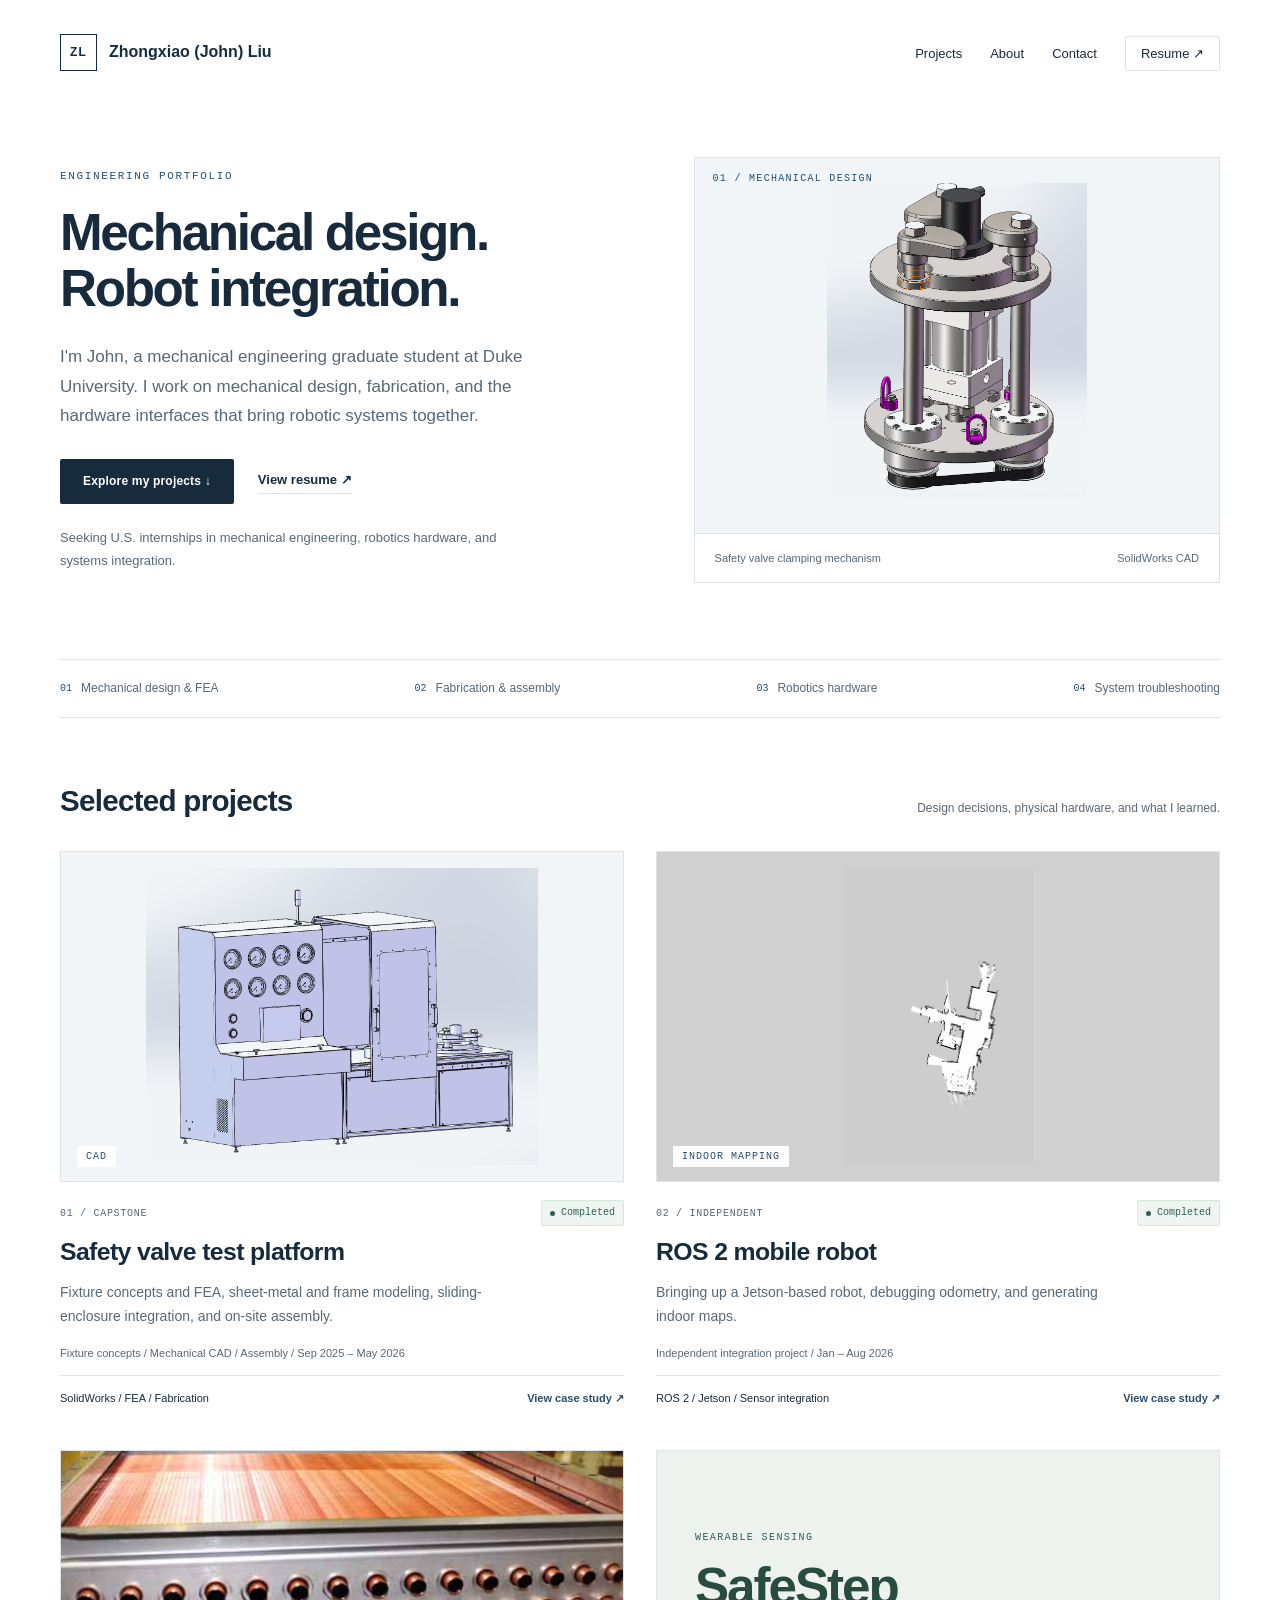
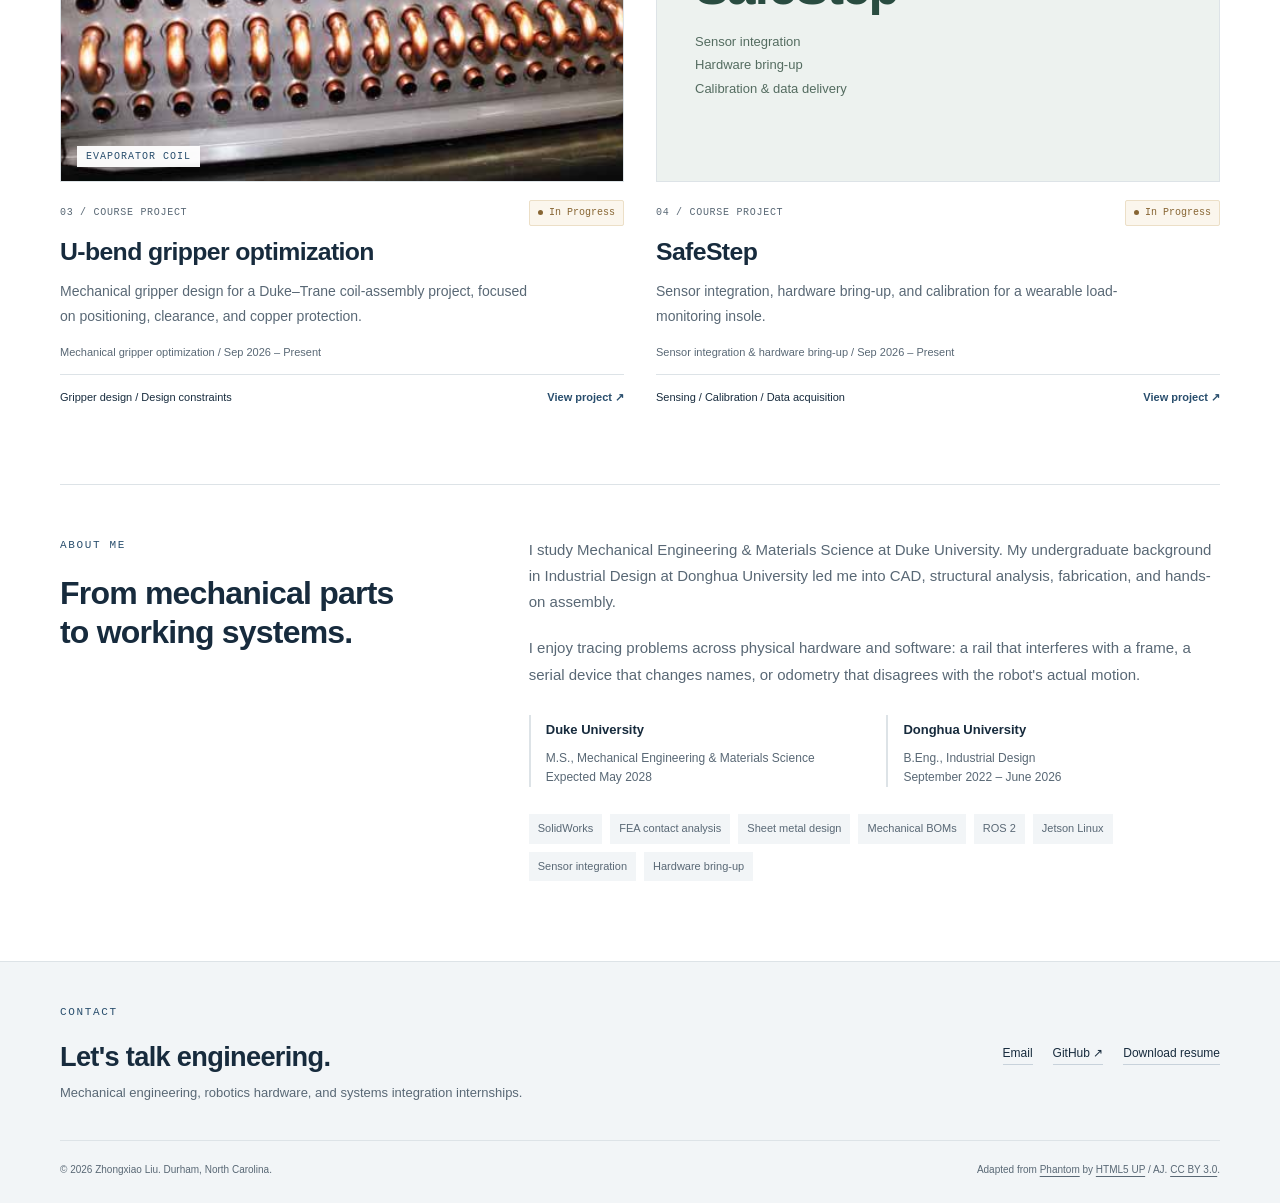
==== commit ca6309a0: "change portfolio text" ====
--- a/index.html
+++ b/index.html
@@ -31,9 +31,9 @@
     <li><a href="safestep.html">SafeStep</a></li><li><a href="index.html#about">About</a></li>
     <li><a href="mailto:zhongxiao.liu@duke.edu">Email me</a></li>
   </ul></nav>
-  <main id="main"><div class="inner"><section class="hero" aria-labelledby="hero-title"><div><span class="eyebrow">Engineering portfolio</span><h1 id="hero-title">Mechanical design.<br>Robot integration.</h1><p class="intro">I'm John, a mechanical engineering graduate student at Duke University. I work on mechanical design, fabrication, and the hardware interfaces that bring robotic systems together.</p><div class="actions-row"><a href="#projects" class="button">Explore my projects <span aria-hidden="true">↓</span></a><a href="Zhongxiao-Liu-Resume.pdf" class="text-link" target="_blank" rel="noopener">View resume <span aria-hidden="true">↗</span></a></div><p class="availability">Seeking U.S. internships in mechanical engineering, robotics hardware, and systems integration.</p></div><figure class="hero-visual"><span class="visual-label">01 / MECHANICAL DESIGN</span><img src="assets/images/clamping-assembly.png" alt="Actual CAD assembly of the safety-valve clamping mechanism, with eccentric jaws, hydraulic cylinder, and timing belt" fetchpriority="high"><figcaption><span>Safety valve clamping mechanism</span><span>SolidWorks CAD</span></figcaption></figure></section>
+  <main id="main"><div class="inner"><section class="hero" aria-labelledby="hero-title"><div><span class="eyebrow">Engineering portfolio</span><h1 id="hero-title">Mechanical design.<br>Robot integration.</h1><p class="intro">I'm John, a mechanical engineering graduate student at Duke University. I work on mechanical design, fabrication, and the hardware interfaces that bring robotic systems together.</p><div class="actions-row"><a href="#projects" class="button">Explore my projects <span aria-hidden="true">↓</span></a><a href="Zhongxiao-Liu-Resume.pdf" class="text-link" target="_blank" rel="noopener">View resume <span aria-hidden="true">↗</span></a></div><p class="availability">Seeking U.S. internships in mechanical engineering, robotics hardware, and systems integration.</p></div><figure class="hero-visual"><span class="visual-label">01 / MECHANICAL DESIGN</span><img src="assets/images/clamping-assembly.png" alt="CAD assembly of the safety-valve clamping mechanism, with eccentric jaws, hydraulic cylinder, and timing belt" fetchpriority="high"><figcaption><span>Safety valve clamping mechanism</span><span>SolidWorks CAD</span></figcaption></figure></section>
 <div class="focus-strip" aria-label="Engineering focus"><span><b>01</b> Mechanical design &amp; FEA</span><span><b>02</b> Fabrication &amp; assembly</span><span><b>03</b> Robotics hardware</span><span><b>04</b> System troubleshooting</span></div>
-<section id="projects" aria-labelledby="projects-title"><div class="section-heading"><h2 id="projects-title">Selected projects</h2><p>Design decisions, physical hardware, and what I learned.</p></div><div class="tiles project-grid"><article><a class="project-card" href="safety-valve.html"><div class="project-image cad"><img src="assets/images/bench-cad-front.png" alt="CAD model of the safety-valve test platform" loading="lazy" decoding="async"><span class="image-note">CAD</span></div><div class="card-topline"><span class="project-index">01 / CAPSTONE</span><span class="status">Completed</span></div><h3>Safety valve test platform</h3><p>Fixture concepts and FEA, sheet-metal and frame modeling, sliding-enclosure integration, and on-site assembly.</p><span class="card-role">Fixture concepts / Mechanical CAD / Assembly / Sep 2025 – May 2026</span><div class="card-footer"><span>SolidWorks / FEA / Fabrication</span><span>View case study <span aria-hidden="true">↗</span></span></div></a></article><article><a class="project-card" href="ros-mobile-robot.html"><div class="project-image map"><img src="assets/images/indoor-map.jpg" alt="Saved indoor occupancy map from the ROS 2 robot project" loading="lazy" decoding="async"><span class="image-note">INDOOR MAPPING</span></div><div class="card-topline"><span class="project-index">02 / INDEPENDENT</span><span class="status">Completed</span></div><h3>ROS 2 mobile robot</h3><p>Bringing up a Jetson-based robot, debugging odometry, and generating indoor maps.</p><span class="card-role">Independent integration project / Jan – Aug 2026</span><div class="card-footer"><span>ROS 2 / Jetson / Sensor integration</span><span>View case study <span aria-hidden="true">↗</span></span></div></a></article><article><a class="project-card" href="u-bend-gripper.html"><div class="project-image photo"><img src="assets/images/trane-public-coil.jpg" alt="Public Trane coil product photograph showing copper U-bends at the end face" loading="lazy" decoding="async"><span class="image-note">PUBLIC TRANE COIL · REFERENCE</span></div><div class="card-topline"><span class="project-index">03 / COURSE PROJECT</span><span class="status progress">In Progress</span></div><h3>U-bend gripper optimization</h3><p>Mechanical gripper workstream for a Duke–Trane robotic coil-assembly project: level grasping, clearance, and copper protection.</p><span class="card-role">Mechanical gripper optimization / Sep 2026 – Present</span><div class="card-footer"><span>Gripper design / Design constraints</span><span>View scope <span aria-hidden="true">↗</span></span></div></a></article><article><a class="project-card" href="safestep.html"><div class="project-image text-cover"><span class="text-cover-label">WEARABLE SENSING</span><strong>SafeStep</strong><span class="text-cover-scope">Sensor integration<br>Hardware bring-up<br>Calibration &amp; data delivery</span></div><div class="card-topline"><span class="project-index">04 / COURSE PROJECT</span><span class="status progress">In Progress</span></div><h3>SafeStep</h3><p>A wearable insole for partial weight-bearing monitoring. My scope: sensor integration, hardware bring-up, and calibrated data.</p><span class="card-role">Sensor integration &amp; hardware bring-up / Sep 2026 – Present</span><div class="card-footer"><span>Sensing / Calibration / Data acquisition</span><span>View scope <span aria-hidden="true">↗</span></span></div></a></article></div></section><section class="about" id="about" aria-labelledby="about-title"><div><span class="eyebrow">About me</span><h2 id="about-title">From mechanical parts<br>to working systems.</h2></div><div class="about-copy"><p>I study Mechanical Engineering &amp; Materials Science at Duke University. My undergraduate background in Industrial Design at Donghua University led me into CAD, structural analysis, fabrication, and hands-on assembly.</p><p>I enjoy tracing problems across physical hardware and software: a rail that interferes with a frame, a serial device that changes names, or odometry that disagrees with the robot's actual motion.</p><div class="education"><div><strong>Duke University</strong><p>M.S., Mechanical Engineering &amp; Materials Science<br>Expected May 2028</p></div><div><strong>Donghua University</strong><p>B.Eng., Industrial Design<br>September 2022 – June 2026</p></div></div><div class="skill-list" aria-label="Selected tools and skills"><span>SolidWorks</span><span>FEA contact analysis</span><span>Sheet metal design</span><span>Mechanical BOMs</span><span>ROS 2</span><span>Jetson Linux</span><span>Sensor integration</span><span>Hardware bring-up</span></div></div></section></div></main>
+<section id="projects" aria-labelledby="projects-title"><div class="section-heading"><h2 id="projects-title">Selected projects</h2><p>Design decisions, physical hardware, and what I learned.</p></div><div class="tiles project-grid"><article><a class="project-card" href="safety-valve.html"><div class="project-image cad"><img src="assets/images/bench-cad-front.png" alt="CAD model of the safety-valve test platform" loading="lazy" decoding="async"><span class="image-note">CAD</span></div><div class="card-topline"><span class="project-index">01 / CAPSTONE</span><span class="status">Completed</span></div><h3>Safety valve test platform</h3><p>Fixture concepts and FEA, sheet-metal and frame modeling, sliding-enclosure integration, and on-site assembly.</p><span class="card-role">Fixture concepts / Mechanical CAD / Assembly / Sep 2025 – May 2026</span><div class="card-footer"><span>SolidWorks / FEA / Fabrication</span><span>View case study <span aria-hidden="true">↗</span></span></div></a></article><article><a class="project-card" href="ros-mobile-robot.html"><div class="project-image map"><img src="assets/images/indoor-map.jpg" alt="Saved indoor occupancy map from the ROS 2 robot project" loading="lazy" decoding="async"><span class="image-note">INDOOR MAPPING</span></div><div class="card-topline"><span class="project-index">02 / INDEPENDENT</span><span class="status">Completed</span></div><h3>ROS 2 mobile robot</h3><p>Bringing up a Jetson-based robot, debugging odometry, and generating indoor maps.</p><span class="card-role">Independent integration project / Jan – Aug 2026</span><div class="card-footer"><span>ROS 2 / Jetson / Sensor integration</span><span>View case study <span aria-hidden="true">↗</span></span></div></a></article><article><a class="project-card" href="u-bend-gripper.html"><div class="project-image photo"><img src="assets/images/trane-public-coil.jpg" alt="Trane evaporator coil showing copper U-bends at the end face" loading="lazy" decoding="async"><span class="image-note">EVAPORATOR COIL</span></div><div class="card-topline"><span class="project-index">03 / COURSE PROJECT</span><span class="status progress">In Progress</span></div><h3>U-bend gripper optimization</h3><p>Mechanical gripper design for a Duke–Trane coil-assembly project, focused on positioning, clearance, and copper protection.</p><span class="card-role">Mechanical gripper optimization / Sep 2026 – Present</span><div class="card-footer"><span>Gripper design / Design constraints</span><span>View project <span aria-hidden="true">↗</span></span></div></a></article><article><a class="project-card" href="safestep.html"><div class="project-image text-cover"><span class="text-cover-label">WEARABLE SENSING</span><strong>SafeStep</strong><span class="text-cover-scope">Sensor integration<br>Hardware bring-up<br>Calibration &amp; data delivery</span></div><div class="card-topline"><span class="project-index">04 / COURSE PROJECT</span><span class="status progress">In Progress</span></div><h3>SafeStep</h3><p>Sensor integration, hardware bring-up, and calibration for a wearable load-monitoring insole.</p><span class="card-role">Sensor integration &amp; hardware bring-up / Sep 2026 – Present</span><div class="card-footer"><span>Sensing / Calibration / Data acquisition</span><span>View project <span aria-hidden="true">↗</span></span></div></a></article></div></section><section class="about" id="about" aria-labelledby="about-title"><div><span class="eyebrow">About me</span><h2 id="about-title">From mechanical parts<br>to working systems.</h2></div><div class="about-copy"><p>I study Mechanical Engineering &amp; Materials Science at Duke University. My undergraduate background in Industrial Design at Donghua University led me into CAD, structural analysis, fabrication, and hands-on assembly.</p><p>I enjoy tracing problems across physical hardware and software: a rail that interferes with a frame, a serial device that changes names, or odometry that disagrees with the robot's actual motion.</p><div class="education"><div><strong>Duke University</strong><p>M.S., Mechanical Engineering &amp; Materials Science<br>Expected May 2028</p></div><div><strong>Donghua University</strong><p>B.Eng., Industrial Design<br>September 2022 – June 2026</p></div></div><div class="skill-list" aria-label="Selected tools and skills"><span>SolidWorks</span><span>FEA contact analysis</span><span>Sheet metal design</span><span>Mechanical BOMs</span><span>ROS 2</span><span>Jetson Linux</span><span>Sensor integration</span><span>Hardware bring-up</span></div></div></section></div></main>
   <footer id="footer"><div class="inner">
     <div class="footer-main" id="contact"><div><span class="eyebrow">Contact</span><h2>Let's talk engineering.</h2><p>Mechanical engineering, robotics hardware, and systems integration internships.</p></div>
       <div class="footer-links"><a href="mailto:zhongxiao.liu@duke.edu">Email</a><a href="https://github.com/liu-cool-cmd" target="_blank" rel="noopener">GitHub <span aria-hidden="true">↗</span></a><a href="Zhongxiao-Liu-Resume.pdf" download>Download resume</a></div>
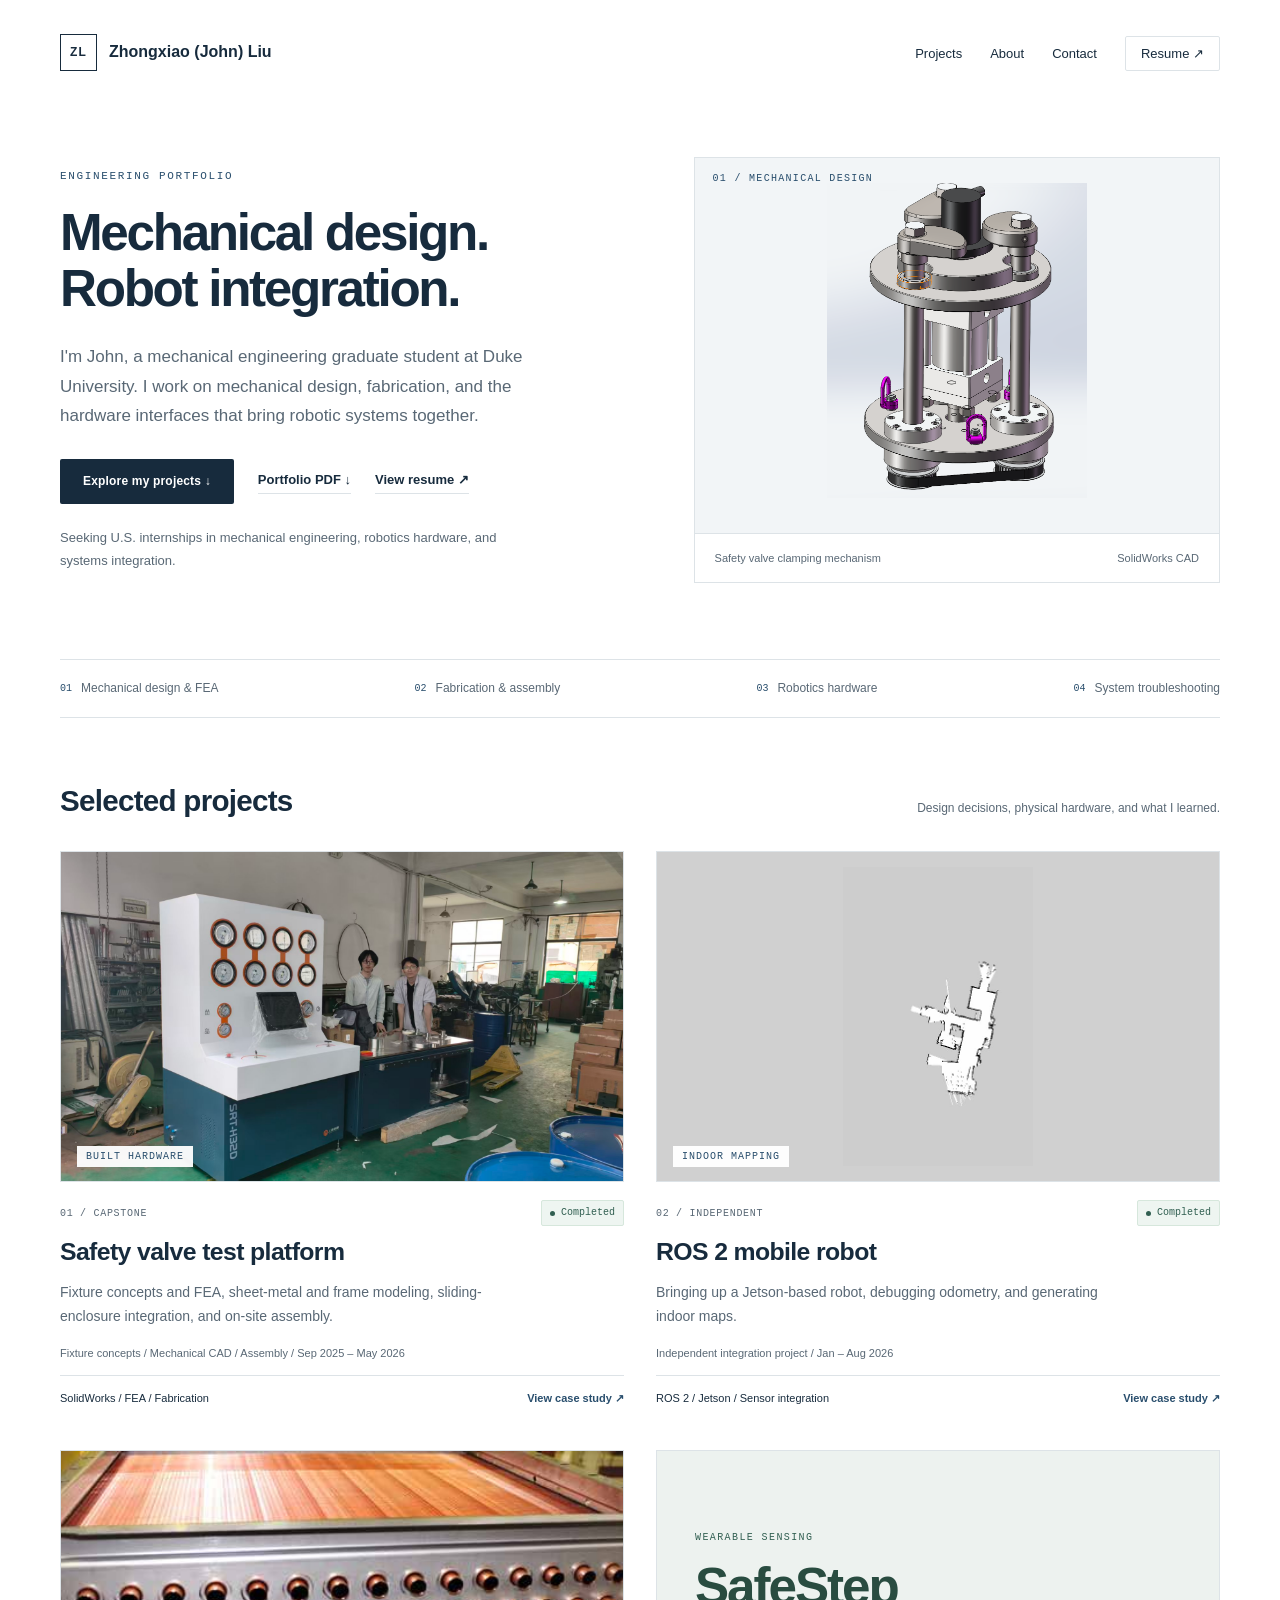
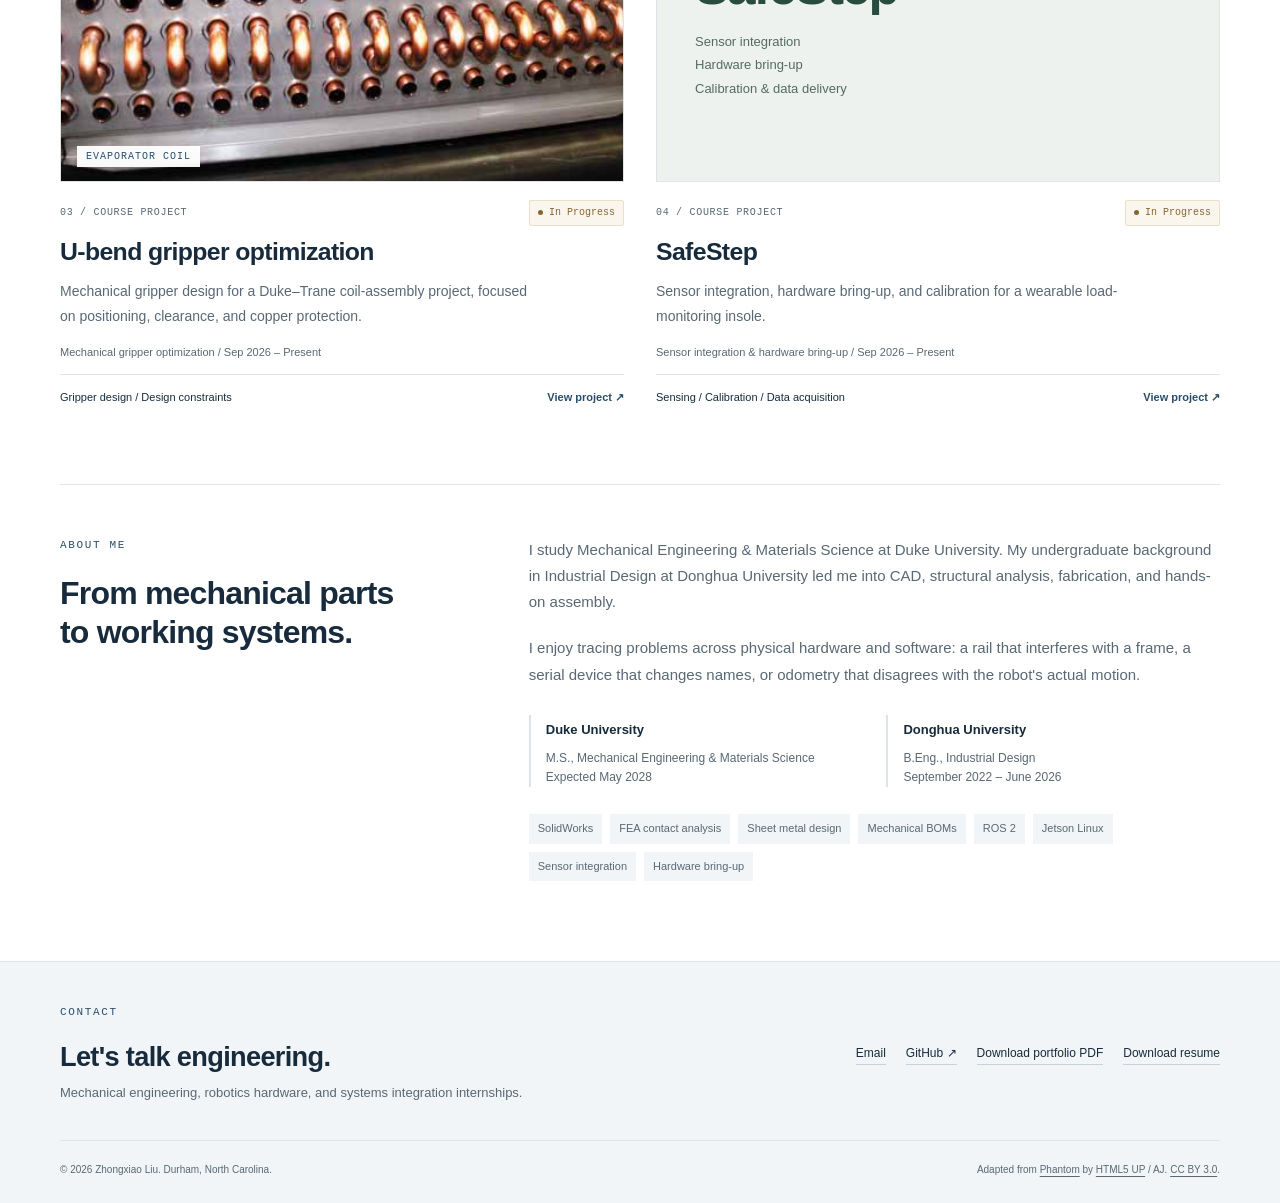
==== commit 7e5de3d5: "add some picture" ====
--- a/index.html
+++ b/index.html
@@ -1,46 +1,46 @@
-<!DOCTYPE html>
-<!-- Adapted from Phantom by HTML5 UP / AJ. CC BY 3.0. See LICENSE.txt. -->
-<html lang="en">
-<head>
-  <meta charset="utf-8">
-  <meta name="viewport" content="width=device-width, initial-scale=1">
-  <meta name="description" content="Zhongxiao (John) Liu: mechanical design, robotics hardware, and systems integration. Engineering projects at Duke and Donghua University.">
-  <meta name="theme-color" content="#172b3d">
-  <title>Engineering Portfolio | Zhongxiao Liu</title>
-  <link rel="icon" type="image/svg+xml" href="assets/images/favicon.svg">
-  <link rel="stylesheet" href="assets/css/main.css">
-  <link rel="stylesheet" href="assets/css/portfolio.css">
-  <noscript><link rel="stylesheet" href="assets/css/noscript.css"></noscript>
-</head>
-<body class="is-preload">
-<a class="skip-link" href="#main">Skip to content</a>
-<div id="wrapper">
-  <header id="header"><div class="inner">
-    <a href="index.html" class="logo" aria-label="Zhongxiao Liu, home"><span class="monogram" aria-hidden="true">ZL</span><span>Zhongxiao (John) Liu</span></a>
-    <nav aria-label="Main navigation"><ul>
-      <li class="desktop-link"><a href="index.html#projects">Projects</a></li>
-      <li class="desktop-link"><a href="index.html#about">About</a></li>
-      <li class="desktop-link"><a href="#contact">Contact</a></li>
-      <li><a class="resume-link" href="Zhongxiao-Liu-Resume.pdf" target="_blank" rel="noopener">Resume <span aria-hidden="true">↗</span></a></li>
-      <li class="mobile-menu"><a href="#menu">Menu</a></li>
-    </ul></nav>
-  </div></header>
-  <nav id="menu" aria-label="Mobile navigation"><h2>Explore</h2><ul>
-    <li><a href="index.html#projects">Selected projects</a></li><li><a href="safety-valve.html">Safety valve test platform</a></li>
-    <li><a href="ros-mobile-robot.html">ROS 2 mobile robot</a></li><li><a href="u-bend-gripper.html">U-bend gripper optimization</a></li>
-    <li><a href="safestep.html">SafeStep</a></li><li><a href="index.html#about">About</a></li>
-    <li><a href="mailto:zhongxiao.liu@duke.edu">Email me</a></li>
-  </ul></nav>
-  <main id="main"><div class="inner"><section class="hero" aria-labelledby="hero-title"><div><span class="eyebrow">Engineering portfolio</span><h1 id="hero-title">Mechanical design.<br>Robot integration.</h1><p class="intro">I'm John, a mechanical engineering graduate student at Duke University. I work on mechanical design, fabrication, and the hardware interfaces that bring robotic systems together.</p><div class="actions-row"><a href="#projects" class="button">Explore my projects <span aria-hidden="true">↓</span></a><a href="Zhongxiao-Liu-Resume.pdf" class="text-link" target="_blank" rel="noopener">View resume <span aria-hidden="true">↗</span></a></div><p class="availability">Seeking U.S. internships in mechanical engineering, robotics hardware, and systems integration.</p></div><figure class="hero-visual"><span class="visual-label">01 / MECHANICAL DESIGN</span><img src="assets/images/clamping-assembly.png" alt="CAD assembly of the safety-valve clamping mechanism, with eccentric jaws, hydraulic cylinder, and timing belt" fetchpriority="high"><figcaption><span>Safety valve clamping mechanism</span><span>SolidWorks CAD</span></figcaption></figure></section>
-<div class="focus-strip" aria-label="Engineering focus"><span><b>01</b> Mechanical design &amp; FEA</span><span><b>02</b> Fabrication &amp; assembly</span><span><b>03</b> Robotics hardware</span><span><b>04</b> System troubleshooting</span></div>
-<section id="projects" aria-labelledby="projects-title"><div class="section-heading"><h2 id="projects-title">Selected projects</h2><p>Design decisions, physical hardware, and what I learned.</p></div><div class="tiles project-grid"><article><a class="project-card" href="safety-valve.html"><div class="project-image cad"><img src="assets/images/bench-cad-front.png" alt="CAD model of the safety-valve test platform" loading="lazy" decoding="async"><span class="image-note">CAD</span></div><div class="card-topline"><span class="project-index">01 / CAPSTONE</span><span class="status">Completed</span></div><h3>Safety valve test platform</h3><p>Fixture concepts and FEA, sheet-metal and frame modeling, sliding-enclosure integration, and on-site assembly.</p><span class="card-role">Fixture concepts / Mechanical CAD / Assembly / Sep 2025 – May 2026</span><div class="card-footer"><span>SolidWorks / FEA / Fabrication</span><span>View case study <span aria-hidden="true">↗</span></span></div></a></article><article><a class="project-card" href="ros-mobile-robot.html"><div class="project-image map"><img src="assets/images/indoor-map.jpg" alt="Saved indoor occupancy map from the ROS 2 robot project" loading="lazy" decoding="async"><span class="image-note">INDOOR MAPPING</span></div><div class="card-topline"><span class="project-index">02 / INDEPENDENT</span><span class="status">Completed</span></div><h3>ROS 2 mobile robot</h3><p>Bringing up a Jetson-based robot, debugging odometry, and generating indoor maps.</p><span class="card-role">Independent integration project / Jan – Aug 2026</span><div class="card-footer"><span>ROS 2 / Jetson / Sensor integration</span><span>View case study <span aria-hidden="true">↗</span></span></div></a></article><article><a class="project-card" href="u-bend-gripper.html"><div class="project-image photo"><img src="assets/images/trane-public-coil.jpg" alt="Trane evaporator coil showing copper U-bends at the end face" loading="lazy" decoding="async"><span class="image-note">EVAPORATOR COIL</span></div><div class="card-topline"><span class="project-index">03 / COURSE PROJECT</span><span class="status progress">In Progress</span></div><h3>U-bend gripper optimization</h3><p>Mechanical gripper design for a Duke–Trane coil-assembly project, focused on positioning, clearance, and copper protection.</p><span class="card-role">Mechanical gripper optimization / Sep 2026 – Present</span><div class="card-footer"><span>Gripper design / Design constraints</span><span>View project <span aria-hidden="true">↗</span></span></div></a></article><article><a class="project-card" href="safestep.html"><div class="project-image text-cover"><span class="text-cover-label">WEARABLE SENSING</span><strong>SafeStep</strong><span class="text-cover-scope">Sensor integration<br>Hardware bring-up<br>Calibration &amp; data delivery</span></div><div class="card-topline"><span class="project-index">04 / COURSE PROJECT</span><span class="status progress">In Progress</span></div><h3>SafeStep</h3><p>Sensor integration, hardware bring-up, and calibration for a wearable load-monitoring insole.</p><span class="card-role">Sensor integration &amp; hardware bring-up / Sep 2026 – Present</span><div class="card-footer"><span>Sensing / Calibration / Data acquisition</span><span>View project <span aria-hidden="true">↗</span></span></div></a></article></div></section><section class="about" id="about" aria-labelledby="about-title"><div><span class="eyebrow">About me</span><h2 id="about-title">From mechanical parts<br>to working systems.</h2></div><div class="about-copy"><p>I study Mechanical Engineering &amp; Materials Science at Duke University. My undergraduate background in Industrial Design at Donghua University led me into CAD, structural analysis, fabrication, and hands-on assembly.</p><p>I enjoy tracing problems across physical hardware and software: a rail that interferes with a frame, a serial device that changes names, or odometry that disagrees with the robot's actual motion.</p><div class="education"><div><strong>Duke University</strong><p>M.S., Mechanical Engineering &amp; Materials Science<br>Expected May 2028</p></div><div><strong>Donghua University</strong><p>B.Eng., Industrial Design<br>September 2022 – June 2026</p></div></div><div class="skill-list" aria-label="Selected tools and skills"><span>SolidWorks</span><span>FEA contact analysis</span><span>Sheet metal design</span><span>Mechanical BOMs</span><span>ROS 2</span><span>Jetson Linux</span><span>Sensor integration</span><span>Hardware bring-up</span></div></div></section></div></main>
-  <footer id="footer"><div class="inner">
-    <div class="footer-main" id="contact"><div><span class="eyebrow">Contact</span><h2>Let's talk engineering.</h2><p>Mechanical engineering, robotics hardware, and systems integration internships.</p></div>
-      <div class="footer-links"><a href="mailto:zhongxiao.liu@duke.edu">Email</a><a href="https://github.com/liu-cool-cmd" target="_blank" rel="noopener">GitHub <span aria-hidden="true">↗</span></a><a href="Zhongxiao-Liu-Resume.pdf" download>Download resume</a></div>
-    </div>
-    <div class="footer-bottom"><span>© 2026 Zhongxiao Liu. Durham, North Carolina.</span><span>Adapted from <a href="https://html5up.net/phantom" target="_blank" rel="noopener">Phantom</a> by <a href="https://html5up.net" target="_blank" rel="noopener">HTML5 UP</a> / AJ. <a href="https://html5up.net/license" target="_blank" rel="noopener">CC BY 3.0</a>.</span></div>
-  </div></footer>
-</div>
-<dialog class="lightbox" aria-label="Expanded project image"><div class="lightbox-content"><button type="button" aria-label="Close expanded image">Close ×</button><img alt=""><p class="lightbox-caption"></p></div></dialog>
-<script src="assets/js/jquery.min.js"></script><script src="assets/js/browser.min.js"></script><script src="assets/js/breakpoints.min.js"></script><script src="assets/js/util.js"></script><script src="assets/js/main.js"></script><script src="assets/js/portfolio.js"></script>
-</body></html>+<!DOCTYPE html>
+<!-- Adapted from Phantom by HTML5 UP / AJ. CC BY 3.0. See LICENSE.txt. -->
+<html lang="en">
+<head>
+  <meta charset="utf-8">
+  <meta name="viewport" content="width=device-width, initial-scale=1">
+  <meta name="description" content="Zhongxiao (John) Liu: mechanical design, robotics hardware, and systems integration. Engineering projects at Duke and Donghua University.">
+  <meta name="theme-color" content="#172b3d">
+  <title>Engineering Portfolio | Zhongxiao Liu</title>
+  <link rel="icon" type="image/svg+xml" href="assets/images/favicon.svg">
+  <link rel="stylesheet" href="assets/css/main.css">
+  <link rel="stylesheet" href="assets/css/portfolio.css">
+  <noscript><link rel="stylesheet" href="assets/css/noscript.css"></noscript>
+</head>
+<body class="is-preload">
+<a class="skip-link" href="#main">Skip to content</a>
+<div id="wrapper">
+  <header id="header"><div class="inner">
+    <a href="index.html" class="logo" aria-label="Zhongxiao Liu, home"><span class="monogram" aria-hidden="true">ZL</span><span>Zhongxiao (John) Liu</span></a>
+    <nav aria-label="Main navigation"><ul>
+      <li class="desktop-link"><a href="index.html#projects">Projects</a></li>
+      <li class="desktop-link"><a href="index.html#about">About</a></li>
+      <li class="desktop-link"><a href="#contact">Contact</a></li>
+      <li><a class="resume-link" href="Zhongxiao-Liu-Resume.pdf" target="_blank" rel="noopener">Resume <span aria-hidden="true">↗</span></a></li>
+      <li class="mobile-menu"><a href="#menu">Menu</a></li>
+    </ul></nav>
+  </div></header>
+  <nav id="menu" aria-label="Mobile navigation"><h2>Explore</h2><ul>
+    <li><a href="index.html#projects">Selected projects</a></li><li><a href="safety-valve.html">Safety valve test platform</a></li>
+    <li><a href="ros-mobile-robot.html">ROS 2 mobile robot</a></li><li><a href="u-bend-gripper.html">U-bend gripper optimization</a></li>
+    <li><a href="safestep.html">SafeStep</a></li><li><a href="index.html#about">About</a></li>
+    <li><a href="mailto:zhongxiao.liu@duke.edu">Email me</a></li>
+  </ul></nav>
+  <main id="main"><div class="inner"><section class="hero" aria-labelledby="hero-title"><div><span class="eyebrow">Engineering portfolio</span><h1 id="hero-title">Mechanical design.<br>Robot integration.</h1><p class="intro">I'm John, a mechanical engineering graduate student at Duke University. I work on mechanical design, fabrication, and the hardware interfaces that bring robotic systems together.</p><div class="actions-row"><a href="#projects" class="button">Explore my projects <span aria-hidden="true">↓</span></a><a href="Zhongxiao-Liu-Engineering-Portfolio.pdf" class="text-link" download>Portfolio PDF <span aria-hidden="true">↓</span></a><a href="Zhongxiao-Liu-Resume.pdf" class="text-link" target="_blank" rel="noopener">View resume <span aria-hidden="true">↗</span></a></div><p class="availability">Seeking U.S. internships in mechanical engineering, robotics hardware, and systems integration.</p></div><figure class="hero-visual"><span class="visual-label">01 / MECHANICAL DESIGN</span><img src="assets/images/clamping-assembly.png" alt="CAD assembly of the safety-valve clamping mechanism, with eccentric jaws, hydraulic cylinder, and timing belt" fetchpriority="high"><figcaption><span>Safety valve clamping mechanism</span><span>SolidWorks CAD</span></figcaption></figure></section>
+<div class="focus-strip" aria-label="Engineering focus"><span><b>01</b> Mechanical design &amp; FEA</span><span><b>02</b> Fabrication &amp; assembly</span><span><b>03</b> Robotics hardware</span><span><b>04</b> System troubleshooting</span></div>
+<section id="projects" aria-labelledby="projects-title"><div class="section-heading"><h2 id="projects-title">Selected projects</h2><p>Design decisions, physical hardware, and what I learned.</p></div><div class="tiles project-grid"><article><a class="project-card" href="safety-valve.html"><div class="project-image photo"><img src="assets/images/bench-completed-workshop.jpg" alt="Completed mechanical assembly of the safety-valve test platform" loading="lazy" decoding="async"><span class="image-note">BUILT HARDWARE</span></div><div class="card-topline"><span class="project-index">01 / CAPSTONE</span><span class="status">Completed</span></div><h3>Safety valve test platform</h3><p>Fixture concepts and FEA, sheet-metal and frame modeling, sliding-enclosure integration, and on-site assembly.</p><span class="card-role">Fixture concepts / Mechanical CAD / Assembly / Sep 2025 – May 2026</span><div class="card-footer"><span>SolidWorks / FEA / Fabrication</span><span>View case study <span aria-hidden="true">↗</span></span></div></a></article><article><a class="project-card" href="ros-mobile-robot.html"><div class="project-image map"><img src="assets/images/indoor-map.jpg" alt="Saved indoor occupancy map from the ROS 2 robot project" loading="lazy" decoding="async"><span class="image-note">INDOOR MAPPING</span></div><div class="card-topline"><span class="project-index">02 / INDEPENDENT</span><span class="status">Completed</span></div><h3>ROS 2 mobile robot</h3><p>Bringing up a Jetson-based robot, debugging odometry, and generating indoor maps.</p><span class="card-role">Independent integration project / Jan – Aug 2026</span><div class="card-footer"><span>ROS 2 / Jetson / Sensor integration</span><span>View case study <span aria-hidden="true">↗</span></span></div></a></article><article><a class="project-card" href="u-bend-gripper.html"><div class="project-image photo"><img src="assets/images/trane-public-coil.jpg" alt="Trane evaporator coil showing copper U-bends at the end face" loading="lazy" decoding="async"><span class="image-note">EVAPORATOR COIL</span></div><div class="card-topline"><span class="project-index">03 / COURSE PROJECT</span><span class="status progress">In Progress</span></div><h3>U-bend gripper optimization</h3><p>Mechanical gripper design for a Duke–Trane coil-assembly project, focused on positioning, clearance, and copper protection.</p><span class="card-role">Mechanical gripper optimization / Sep 2026 – Present</span><div class="card-footer"><span>Gripper design / Design constraints</span><span>View project <span aria-hidden="true">↗</span></span></div></a></article><article><a class="project-card" href="safestep.html"><div class="project-image text-cover"><span class="text-cover-label">WEARABLE SENSING</span><strong>SafeStep</strong><span class="text-cover-scope">Sensor integration<br>Hardware bring-up<br>Calibration &amp; data delivery</span></div><div class="card-topline"><span class="project-index">04 / COURSE PROJECT</span><span class="status progress">In Progress</span></div><h3>SafeStep</h3><p>Sensor integration, hardware bring-up, and calibration for a wearable load-monitoring insole.</p><span class="card-role">Sensor integration &amp; hardware bring-up / Sep 2026 – Present</span><div class="card-footer"><span>Sensing / Calibration / Data acquisition</span><span>View project <span aria-hidden="true">↗</span></span></div></a></article></div></section><section class="about" id="about" aria-labelledby="about-title"><div><span class="eyebrow">About me</span><h2 id="about-title">From mechanical parts<br>to working systems.</h2></div><div class="about-copy"><p>I study Mechanical Engineering &amp; Materials Science at Duke University. My undergraduate background in Industrial Design at Donghua University led me into CAD, structural analysis, fabrication, and hands-on assembly.</p><p>I enjoy tracing problems across physical hardware and software: a rail that interferes with a frame, a serial device that changes names, or odometry that disagrees with the robot's actual motion.</p><div class="education"><div><strong>Duke University</strong><p>M.S., Mechanical Engineering &amp; Materials Science<br>Expected May 2028</p></div><div><strong>Donghua University</strong><p>B.Eng., Industrial Design<br>September 2022 – June 2026</p></div></div><div class="skill-list" aria-label="Selected tools and skills"><span>SolidWorks</span><span>FEA contact analysis</span><span>Sheet metal design</span><span>Mechanical BOMs</span><span>ROS 2</span><span>Jetson Linux</span><span>Sensor integration</span><span>Hardware bring-up</span></div></div></section></div></main>
+  <footer id="footer"><div class="inner">
+    <div class="footer-main" id="contact"><div><span class="eyebrow">Contact</span><h2>Let's talk engineering.</h2><p>Mechanical engineering, robotics hardware, and systems integration internships.</p></div>
+      <div class="footer-links"><a href="mailto:zhongxiao.liu@duke.edu">Email</a><a href="https://github.com/liu-cool-cmd" target="_blank" rel="noopener">GitHub <span aria-hidden="true">↗</span></a><a href="Zhongxiao-Liu-Engineering-Portfolio.pdf" download>Download portfolio PDF</a><a href="Zhongxiao-Liu-Resume.pdf" download>Download resume</a></div>
+    </div>
+    <div class="footer-bottom"><span>© 2026 Zhongxiao Liu. Durham, North Carolina.</span><span>Adapted from <a href="https://html5up.net/phantom" target="_blank" rel="noopener">Phantom</a> by <a href="https://html5up.net" target="_blank" rel="noopener">HTML5 UP</a> / AJ. <a href="https://html5up.net/license" target="_blank" rel="noopener">CC BY 3.0</a>.</span></div>
+  </div></footer>
+</div>
+<dialog class="lightbox" aria-label="Expanded project image"><div class="lightbox-content"><button type="button" aria-label="Close expanded image">Close ×</button><img alt=""><p class="lightbox-caption"></p></div></dialog>
+<script src="assets/js/jquery.min.js"></script><script src="assets/js/browser.min.js"></script><script src="assets/js/breakpoints.min.js"></script><script src="assets/js/util.js"></script><script src="assets/js/main.js"></script><script src="assets/js/portfolio.js"></script>
+</body></html>
--- a/assets/css/portfolio.css
+++ b/assets/css/portfolio.css
@@ -129,3 +129,8 @@
 .evidence-gallery img{width:100%;height:100%;object-fit:contain}
 @media(max-width:736px){.project-image.text-cover{padding:25px 28px;gap:15px}.project-image.text-cover>strong{font-size:2.8rem}.text-cover-scope{font-size:12px}.assembly-comparison{grid-template-columns:1fr}.assembly-comparison .image-frame{height:270px}.fixture-figure .image-frame{height:350px}.mesh-figure .image-frame{height:240px}.contact-figure .image-frame{height:230px}.rail-bracket-figure .image-frame{height:130px}.fabrication-evidence{grid-template-columns:1fr}.fabrication-evidence .image-frame{height:270px}.evidence-gallery{grid-template-columns:1fr}.evidence-gallery .image-frame{height:280px}}
 @media(max-width:736px){.public-coil-reference{padding:12px 12px 0}.coil-callout-label{left:29%;top:3%;font-size:8px;padding:3px 5px}.coil-callout-line{top:19%;height:25%;border-left-width:1px}.coil-callout-marker{border-width:1px}.public-coil-reference figcaption{padding:12px 0 15px;font-size:10px}}
+
+/* Completed hardware photographs retain the full assembly view. */
+.two-up.completed-build .image-frame{height:auto;aspect-ratio:16/9;background:#fff}
+.two-up.completed-build img{object-fit:contain}
+@media(max-width:736px){.two-up.completed-build{grid-template-columns:1fr}}
